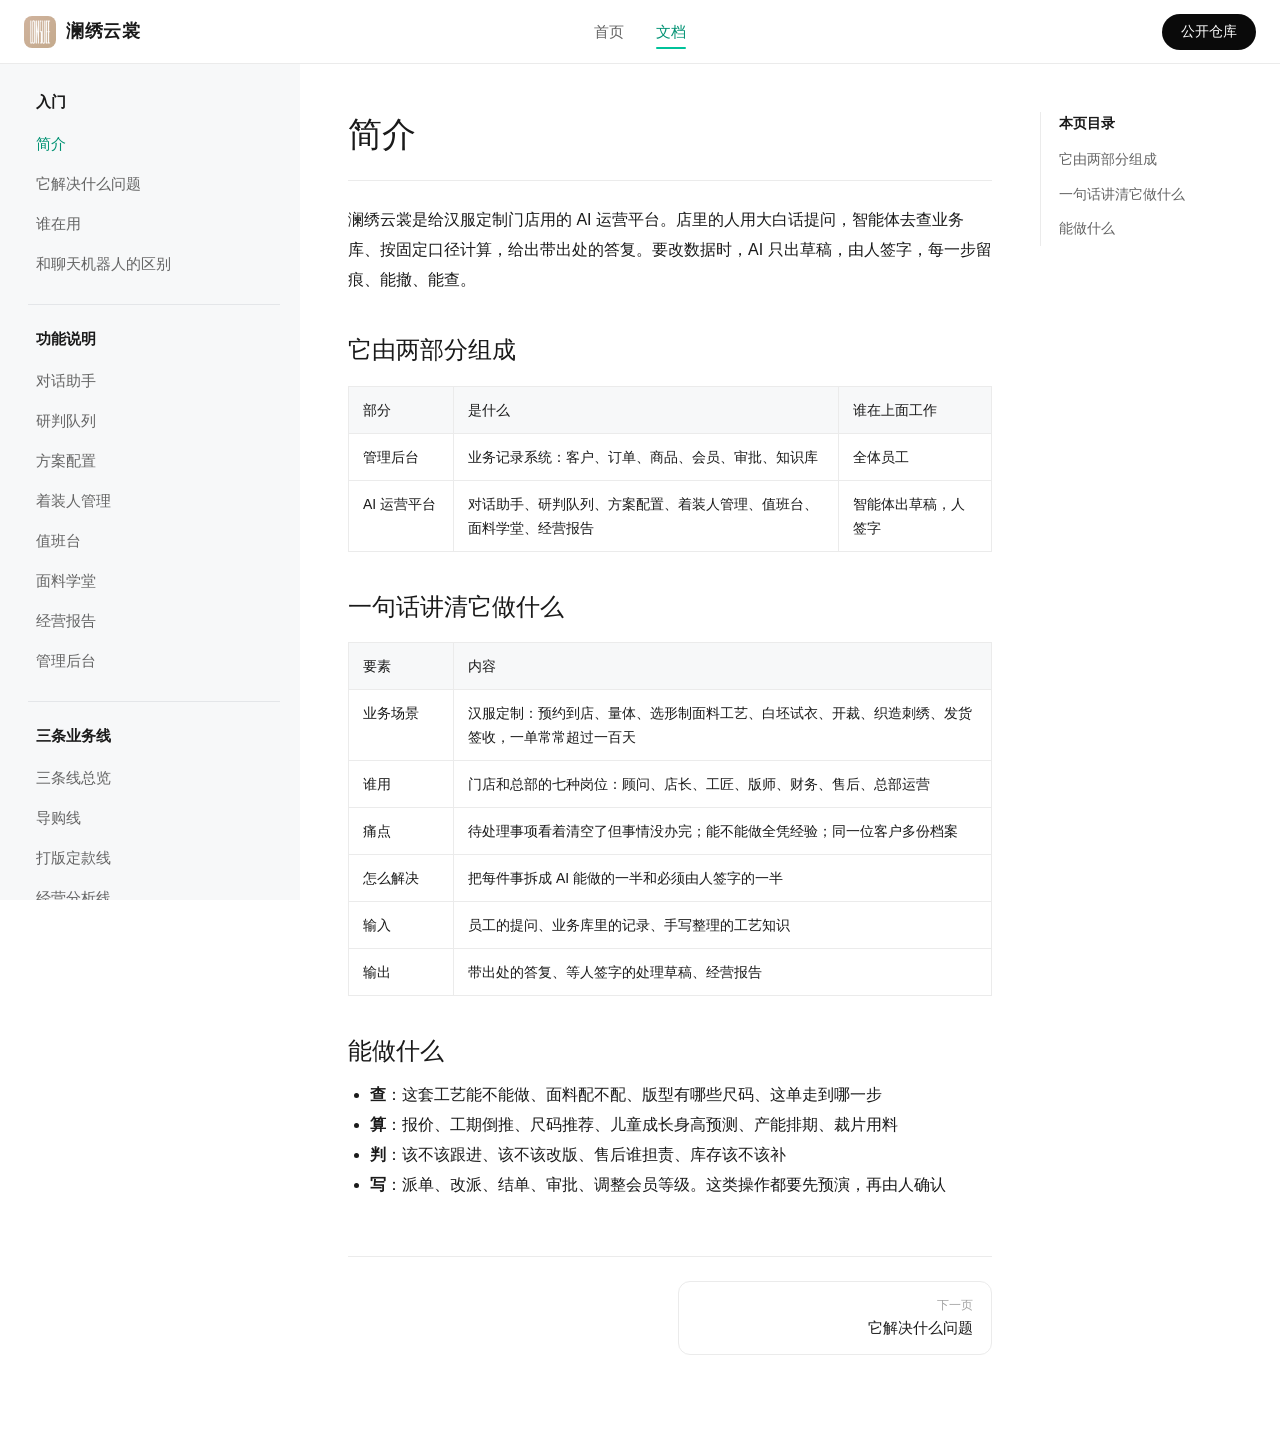
==== docs.html @ d5554d17 "循环图改到手机宽度的画布上画，手机上近乎原大显示 上一版改成 500 宽后手机上并没有缩进框里（手机断点里一条取消最大宽度的规则对所有图生效），而且真缩下来字只剩八九像素。 改成画布 330 宽，手机" ====
<!doctype html>
<html lang="zh-CN" class="nojs">
<head>
<meta charset="utf-8">
<meta name="viewport" content="width=device-width, initial-scale=1">
<title>文档 · 澜绣云裳</title>
<meta name="description" content="澜绣云裳功能文档：每个功能的场景、使用岗位、痛点、解决方式、输入与输出。">
<link rel="icon" type="image/png" href="assets/favicon.png">
<link rel="apple-touch-icon" href="assets/logo-180.png">
<link rel="stylesheet" href="style.css">
<script>document.documentElement.classList.remove('nojs')</script>
</head>
<body>
<!-- 本页由 build_docs.py 从《澜绣云裳agent-产品介绍.md》生成，改内容请改那份 md -->
<header class="head">
  <div class="wrap" style="max-width:1280px">
    <a class="logo" href="index.html"><img class="logo-img" src="assets/logo-180.png" alt="澜绣云裳 LONSUEE 标志" width="32" height="32">澜绣云裳</a>
    <nav class="nav"><a href="index.html">首页</a><a class="on" href="docs.html">文档</a></nav>
    <a class="btn btn-dark btn-sm head-cta" href="https://github.com/843773296-rgb/lanxiu-yunshang-agent" rel="noopener">公开仓库</a>
    <button class="btn btn-line btn-sm menu-btn" id="menu">目录</button>
  </div>
</header>
<div class="docs">
<aside class="side" id="side">
<div class="grp">入门</div>
<a href="#intro" data-id="intro">简介</a>
<a href="#problems" data-id="problems">它解决什么问题</a>
<a href="#roles" data-id="roles">谁在用</a>
<a href="#diff" data-id="diff">和聊天机器人的区别</a>
<div class="grp">功能说明</div>
<a href="#chat" data-id="chat">对话助手</a>
<a href="#queue" data-id="queue">研判队列</a>
<a href="#scheme" data-id="scheme">方案配置</a>
<a href="#wearers" data-id="wearers">着装人管理</a>
<a href="#duty" data-id="duty">值班台</a>
<a href="#fabric" data-id="fabric">面料学堂</a>
<a href="#report" data-id="report">经营报告</a>
<a href="#admin" data-id="admin">管理后台</a>
<div class="grp">三条业务线</div>
<a href="#lines" data-id="lines">三条线总览</a>
<a href="#sales" data-id="sales">导购线</a>
<a href="#pattern" data-id="pattern">打版定款线</a>
<a href="#analysis" data-id="analysis">经营分析线</a>
<a href="#aiplat" data-id="aiplat">AI 管理平台</a>
<div class="grp">系统架构</div>
<a href="#arch" data-id="arch">一张图看全</a>
<a href="#three" data-id="three">工具、技能、守卫各管什么</a>
<a href="#services" data-id="services">八个业务服务</a>
<a href="#skills" data-id="skills">十三个技能</a>
<a href="#guards" data-id="guards">六个守卫</a>
<a href="#gates" data-id="gates">四层闸</a>
<a href="#loop" data-id="loop">智能体的工作循环</a>
<div class="grp">迭代之路</div>
<a href="#why3" data-id="why3">为什么做三代</a>
<a href="#v1" data-id="v1">第一代：直接调用模型</a>
<a href="#v2" data-id="v2">第二代：固定流程</a>
<a href="#v3" data-id="v3">第三代：智能体</a>
<a href="#compare" data-id="compare">横向对比与怎么选</a>
<div class="grp">安全与边界</div>
<a href="#sign" data-id="sign">哪些事必须人签字</a>
<a href="#not" data-id="not">明确不做的事</a>
<a href="#privacy" data-id="privacy">客户信息保护</a>
<div class="grp">验证与现状</div>
<a href="#verify" data-id="verify">怎么保证它是对的</a>
<a href="#status" data-id="status">数据与现状说明</a>
<div class="grp">常见问题</div>
<a href="#faq" data-id="faq">常见问题</a>
</aside>
<main class="doc-main">
<article class="doc" id="intro">
<div class="crumb">入门</div>
<h1>简介</h1>
<p class="intro">澜绣云裳是给汉服定制门店用的 AI 运营平台。店里的人用大白话提问，智能体去查业务库、按固定口径计算，给出带出处的答复。要改数据时，AI 只出草稿，由人签字，每一步留痕、能撤、能查。</p>
<h2>它由两部分组成</h2>
<table><tr><th>部分</th><th>是什么</th><th>谁在上面工作</th></tr><tr><td>管理后台</td><td>业务记录系统：客户、订单、商品、会员、审批、知识库</td><td>全体员工</td></tr><tr><td>AI 运营平台</td><td>对话助手、研判队列、方案配置、着装人管理、值班台、面料学堂、经营报告</td><td>智能体出草稿，人签字</td></tr></table>
<h2>一句话讲清它做什么</h2>
<table><tr><th>要素</th><th>内容</th></tr><tr><td>业务场景</td><td>汉服定制：预约到店、量体、选形制面料工艺、白坯试衣、开裁、织造刺绣、发货签收，一单常常超过一百天</td></tr><tr><td>谁用</td><td>门店和总部的七种岗位：顾问、店长、工匠、版师、财务、售后、总部运营</td></tr><tr><td>痛点</td><td>待处理事项看着清空了但事情没办完；能不能做全凭经验；同一位客户多份档案</td></tr><tr><td>怎么解决</td><td>把每件事拆成 AI 能做的一半和必须由人签字的一半</td></tr><tr><td>输入</td><td>员工的提问、业务库里的记录、手写整理的工艺知识</td></tr><tr><td>输出</td><td>带出处的答复、等人签字的处理草稿、经营报告</td></tr></table>
<h2>能做什么</h2>
<ul><li><b>查</b>：这套工艺能不能做、面料配不配、版型有哪些尺码、这单走到哪一步</li><li><b>算</b>：报价、工期倒推、尺码推荐、儿童成长身高预测、产能排期、裁片用料</li><li><b>判</b>：该不该跟进、该不该改版、售后谁担责、库存该不该补</li><li><b>写</b>：派单、改派、结单、审批、调整会员等级。这类操作都要先预演，再由人确认</li></ul>

<div class="pager"><a class="hide"></a><a class="next" href="#problems"><small>下一页</small>它解决什么问题</a></div>
</article>
<article class="doc" id="problems">
<div class="crumb">入门</div>
<h1>它解决什么问题</h1>
<p class="intro">汉服定制不是买成衣。一件定制单从预约到签收要经过八个环节，任何一环出岔子，都要有人发现、定因、处理。</p>
<table><tr><th>现在怎么做</th><th>断在哪</th><th>代价</th></tr><tr><td>退款失败、重复建档、差评都进同一个待处理列表</td><td>列表只有「处理了」和「没处理」。AI 判过、人确认过、事情办完了，都叫「已销账」</td><td>看着清空了，钱其实没退成</td></tr><tr><td>顾问凭经验回答能不能做、多久拿到、多少钱</td><td>面料和工艺配不配、哪道工序卡工期，这些知识在老师傅脑子里</td><td>答应了做不出来，或者婚礼前交不了货</td></tr><tr><td>同一位客户在三家店各建一份档案</td><td>没有地方认人，也没有地方安全地合并</td><td>会员等级、积分、客户人数都算错</td></tr></table>
<h2>解决思路</h2>
<p>把每件事拆成两半：</p>
<ol><li><b>AI 能做的一半</b>：查库、按口径计算、整理证据、写出处理草稿。</li><li><b>必须由人签字的一半</b>：采纳还是改判、要不要升级、事情是否真的办完。</li></ol>
<p>两半之间的每一步都有记录，可以撤回，可以追查。</p>

<div class="pager"><a href="#intro"><small>上一页</small>简介</a><a class="next" href="#roles"><small>下一页</small>谁在用</a></div>
</article>
<article class="doc" id="roles">
<div class="crumb">入门</div>
<h1>谁在用</h1>
<p class="intro">系统按 3 家门店加总部、七种岗位来设计。每种岗位能用的功能和要遵守的规矩不同，助手按岗位配置。</p>
<table><tr><th>岗位</th><th>典型的问题</th></tr><tr><td>顾问</td><td>这位客户该跟进吗？这套配置能做吗，多少钱，多久？</td></tr><tr><td>店长</td><td>这个月店里怎么样？这单该派给谁？</td></tr><tr><td>工匠</td><td>我手上有哪些活？哪件要拖了？</td></tr><tr><td>版师</td><td>这个版型的裁片用料多少？这位客户要不要改版？</td></tr><tr><td>财务</td><td>这笔退款卡在哪？这单为什么对不上？</td></tr><tr><td>售后</td><td>这次返修该谁担责？这条差评怎么确认？</td></tr><tr><td>总部运营</td><td>哪些客户在流失？活动效果如何？</td></tr></table>

<div class="pager"><a href="#problems"><small>上一页</small>它解决什么问题</a><a class="next" href="#diff"><small>下一页</small>和聊天机器人的区别</a></div>
</article>
<article class="doc" id="diff">
<div class="crumb">入门</div>
<h1>和聊天机器人的区别</h1>
<table><tr><th></th><th>聊天机器人</th><th>澜绣云裳</th></tr><tr><td>数字从哪来</td><td>模型自己的记忆</td><td>必须从业务库里查，查不到就说查不到</td></tr><tr><td>规矩谁定</td><td>模型当场组织</td><td>业务口径提前定好并只写一处，AI 只负责取数</td></tr><tr><td>能不能改数据</td><td>不能，或者不受约束</td><td>能，但只限登记过的操作，先预演，再由人签字</td></tr></table>
<h2>为什么口径只写一处</h2>
<p>以「哪种情况算客户流失」为例。如果这条标准分别写在三个功能里，时间一长就会出现三个版本，而且每个版本单独看都说得通。系统把这类标准集中放在一处，所有功能都从这里取，改一次全部生效。</p>

<div class="pager"><a href="#roles"><small>上一页</small>谁在用</a><a class="next" href="#chat"><small>下一页</small>对话助手</a></div>
</article>
<article class="doc" id="chat">
<div class="crumb">功能说明</div>
<h1>对话助手</h1>
<p class="intro">按岗位配置的问答助手。顾问、店长、财务登录后看到的是各自岗位的助手，能查的内容和要遵守的规矩不同。</p>
<table><tr><th>要素</th><th>内容</th></tr><tr><td>场景</td><td>日常问事：查订单进度、算报价、判断某位客户该不该跟进</td></tr><tr><td>谁用</td><td>全部岗位</td></tr><tr><td>痛点</td><td>数字靠记忆，同一条规矩每个人说法不一样</td></tr><tr><td>怎么解决</td><td>每个岗位配不同的工具和规矩。数字必须从库里查，答复带出处，查不到就明说</td></tr><tr><td>输入</td><td>一句大白话提问</td></tr><tr><td>输出</td><td>带出处的答复</td></tr></table>
<h2>你会感觉到什么</h2>
<ul><li>答复里的数字都能看到来源，可以回到原始记录核对。</li><li>规矩要求助手查不到就明说，超出本岗位权限的事也要明说。每晚评测专门检查这两条。</li></ul>
<h2>需要知道的代价</h2>
<p>助手每次回答都要真实查询和计算，比普通聊天慢。各功能的响应时间没有单独测过；工单研判那次实测，智能体做法约 28 秒一条。</p>

<div class="pager"><a href="#diff"><small>上一页</small>和聊天机器人的区别</a><a class="next" href="#queue"><small>下一页</small>研判队列</a></div>
</article>
<article class="doc" id="queue">
<div class="crumb">功能说明</div>
<h1>研判队列</h1>
<p class="intro">系统每天扫出需要人处理的事项，智能体先查数据、写出处理草稿，再由人决定。</p>
<table><tr><th>要素</th><th>内容</th></tr><tr><td>场景</td><td>处理退款失败、疑似重复客户、售后判责、差评</td></tr><tr><td>谁用</td><td>店长、售后、财务、总部运营</td></tr><tr><td>痛点</td><td>「AI 判了」「人认了」「事情办完了」混成一个「已销账」，看着清空了，钱没退成</td></tr><tr><td>怎么解决</td><td>AI 给出根因、建议和证据。人选择采纳、改判或升级。凭系统单号回执才能办结</td></tr><tr><td>输入</td><td>系统扫出的待处理事项</td></tr><tr><td>输出</td><td>可追溯的处理结论和办结回执</td></tr></table>
<h2>一件事怎么走完</h2>
<figure class="diagram"><svg viewBox="0 0 724 112" width="724" style="min-width:660px" role="img" aria-label="研判队列一件事怎么走完：扫出事项，AI 研判，人复核，凭回执办结" font-family="'PingFang SC',-apple-system,'Microsoft YaHei',sans-serif"><defs><marker id="a" viewBox="0 0 10 10" refX="9" refY="5" markerWidth="7" markerHeight="7" orient="auto-start-reverse"><path d="M0,0 L10,5 L0,10 z" fill="#8a9099"/></marker><marker id="r" viewBox="0 0 10 10" refX="9" refY="5" markerWidth="7" markerHeight="7" orient="auto-start-reverse"><path d="M0,0 L10,5 L0,10 z" fill="#e5484d"/></marker></defs><rect x="2" y="12" width="150" height="64" rx="10" fill="#f7f8f9" stroke="#e0e3e7" stroke-width="1.5"/><text x="77.0" y="44.0" text-anchor="middle" dominant-baseline="central" font-size="14" font-weight="400" fill="#1a1a1a">扫出事项</text><text x="77" y="96" text-anchor="middle" dominant-baseline="central" font-size="12.5" fill="#646464">系统每天扫</text><rect x="192" y="12" width="150" height="64" rx="10" fill="#f2fcfa" stroke="#00c29a" stroke-width="1.5"/><text x="267.0" y="33.5" text-anchor="middle" dominant-baseline="central" font-size="14" font-weight="500" fill="#00614d">AI 研判</text><text x="267.0" y="54.5" text-anchor="middle" dominant-baseline="central" font-size="12.5" font-weight="400" fill="#00614d">根因、建议、证据</text><text x="267" y="96" text-anchor="middle" dominant-baseline="central" font-size="12.5" fill="#646464">AI 出草稿</text><path d="M152,44 L192,44" fill="none" stroke="#8a9099" stroke-width="1.5" marker-end="url(#a)"/><rect x="382" y="12" width="150" height="64" rx="10" fill="#fff8e1" stroke="#d9a400" stroke-width="1.5"/><text x="457.0" y="33.5" text-anchor="middle" dominant-baseline="central" font-size="14" font-weight="500" fill="#7a5200">人复核</text><text x="457.0" y="54.5" text-anchor="middle" dominant-baseline="central" font-size="12.5" font-weight="400" fill="#7a5200">采纳、改判、升级</text><text x="457" y="96" text-anchor="middle" dominant-baseline="central" font-size="12.5" fill="#646464">人签字</text><path d="M342,44 L382,44" fill="none" stroke="#8a9099" stroke-width="1.5" marker-end="url(#a)"/><rect x="572" y="12" width="150" height="64" rx="10" fill="#eaf7ef" stroke="#2f9e5b" stroke-width="1.5"/><text x="647.0" y="33.5" text-anchor="middle" dominant-baseline="central" font-size="14" font-weight="500" fill="#1d6b3c">办结</text><text x="647.0" y="54.5" text-anchor="middle" dominant-baseline="central" font-size="12.5" font-weight="400" fill="#1d6b3c">凭系统单号回执</text><text x="647" y="96" text-anchor="middle" dominant-baseline="central" font-size="12.5" fill="#646464">系统核对回执</text><path d="M532,44 L572,44" fill="none" stroke="#8a9099" stroke-width="1.5" marker-end="url(#a)"/></svg></figure>
<ol><li><b>扫出事项</b>：系统发现一笔退款失败。</li><li><b>AI 研判</b>：智能体查相关记录，给出根因、建议动作和证据。</li><li><b>人复核</b>：负责人采纳、改判，或者升级给上一级。</li><li><b>办结</b>：填入系统单号，系统核对这笔钱确实已退，才算办完。</li></ol>
<h2>几条关键设计</h2>
<ul><li><b>动钱两人经手</b>：退款由店长复核、财务办结。客户合并由店长认人、总部运营执行。</li><li><b>办结要回执</b>：没有回执的事项进不了「已办结」。</li><li><b>一笔流水只能登记一次</b>：登记已退时必须填渠道流水号，同一个流水号只能对应一笔退款。</li><li><b>合并可撤回</b>：重复档案只标记并入谁，数据不搬动，订单和积分只做关联。</li><li><b>可以重开</b>：复核人或总部运营可以重开一件事。已办结的改为开更正工单。</li></ul>
<div class="note">差评的 AI 辅助目前默认关闭，页面上有明确提示。</div>

<div class="pager"><a href="#chat"><small>上一页</small>对话助手</a><a class="next" href="#scheme"><small>下一页</small>方案配置</a></div>
</article>
<article class="doc" id="scheme">
<div class="crumb">功能说明</div>
<h1>方案配置</h1>
<p class="intro">顾问在店里接待客户时，选好形制、面料、工艺，系统当场给出结论。</p>
<table><tr><th>要素</th><th>内容</th></tr><tr><td>场景</td><td>客户问：这套能不能做，多少钱，什么时候能拿到</td></tr><tr><td>谁用</td><td>顾问</td></tr><tr><td>痛点</td><td>面料和工艺的相容关系、工期卡点靠经验。答应了才发现做不出或赶不上婚期</td></tr><tr><td>怎么解决</td><td>按工艺相容规则和产能排期，当场计算</td></tr><tr><td>输入</td><td>客户的选择和期望交付日期</td></tr><tr><td>输出</td><td>可行性、报价、工期、最晚下单日</td></tr></table>
<h2>你会感觉到什么</h2>
<ul><li>选了不相容的面料和工艺，系统会直接说明不能做以及原因。</li><li>输入婚期或活动日期，系统倒推出最晚哪天必须下单。</li><li>报价和工期来自同一套规则，不同顾问给出的结论一致。</li></ul>

<div class="pager"><a href="#queue"><small>上一页</small>研判队列</a><a class="next" href="#wearers"><small>下一页</small>着装人管理</a></div>
</article>
<article class="doc" id="wearers">
<div class="crumb">功能说明</div>
<h1>着装人管理</h1>
<p class="intro">定制服装的尺码应该跟着穿的人走，而不是跟着付款的人走。</p>
<table><tr><th>要素</th><th>内容</th></tr><tr><td>场景</td><td>妈妈给女儿定制：付款人、收货人、量体对象是三个人</td></tr><tr><td>谁用</td><td>顾问</td></tr><tr><td>痛点</td><td>尺码记在付款人名下，孩子长高了没人知道该重新量</td></tr><tr><td>怎么解决</td><td>按穿的人管理尺码和复量提醒，儿童带成长身高预测</td></tr><tr><td>输入</td><td>量体记录</td></tr><tr><td>输出</td><td>尺码推荐、复量提醒</td></tr></table>
<h2>你会感觉到什么</h2>
<ul><li>付款人名下可以有多位着装人，各自有独立的尺码档案。</li><li>孩子的档案会给出成长身高预测，到了该复量的时候提醒顾问。</li></ul>

<div class="pager"><a href="#scheme"><small>上一页</small>方案配置</a><a class="next" href="#duty"><small>下一页</small>值班台</a></div>
</article>
<article class="doc" id="duty">
<div class="crumb">功能说明</div>
<h1>值班台</h1>
<table><tr><th>要素</th><th>内容</th></tr><tr><td>场景</td><td>当班时想知道今天的工作量和紧急程度</td></tr><tr><td>谁用</td><td>当班的人</td></tr><tr><td>痛点</td><td>不知道今天还剩多少件，哪件已经超时</td></tr><tr><td>怎么解决</td><td>一屏汇总待办情况</td></tr><tr><td>输入</td><td>待处理的事项</td></tr><tr><td>输出</td><td>剩余件数、超时件数、等得最久的一件等了多久</td></tr></table>

<div class="pager"><a href="#wearers"><small>上一页</small>着装人管理</a><a class="next" href="#fabric"><small>下一页</small>面料学堂</a></div>
</article>
<article class="doc" id="fabric">
<div class="crumb">功能说明</div>
<h1>面料学堂</h1>
<table><tr><th>要素</th><th>内容</th></tr><tr><td>场景</td><td>新顾问学习面料与工艺，老顾问接待时快速查证</td></tr><tr><td>谁用</td><td>顾问</td></tr><tr><td>痛点</td><td>面料和工艺知识多，新人记不住</td></tr><tr><td>怎么解决</td><td>知识按面料和工艺分类整理，可以查，也可以学</td></tr><tr><td>输入</td><td>手写整理的工艺知识</td></tr><tr><td>输出</td><td>可查询的学习页面</td></tr></table>

<div class="pager"><a href="#duty"><small>上一页</small>值班台</a><a class="next" href="#report"><small>下一页</small>经营报告</a></div>
</article>
<article class="doc" id="report">
<div class="crumb">功能说明</div>
<h1>经营报告</h1>
<table><tr><th>要素</th><th>内容</th></tr><tr><td>场景</td><td>每周回顾门店经营情况</td></tr><tr><td>谁用</td><td>店长、总部</td></tr><tr><td>痛点</td><td>周报靠人从各处拼表格</td></tr><tr><td>怎么解决</td><td>从业务库自动生成。店长看本店，总部看全部</td></tr><tr><td>输入</td><td>业务库里的记录</td></tr><tr><td>输出</td><td>周报和经营数据</td></tr></table>

<div class="pager"><a href="#fabric"><small>上一页</small>面料学堂</a><a class="next" href="#admin"><small>下一页</small>管理后台</a></div>
</article>
<article class="doc" id="admin">
<div class="crumb">功能说明</div>
<h1>管理后台</h1>
<p class="intro">所有业务记录的家。AI 运营平台查到的每一个数字都来自这里。</p>
<table><tr><th>要素</th><th>内容</th></tr><tr><td>场景</td><td>管理客户、订单、商品、会员、审批、知识库</td></tr><tr><td>谁用</td><td>全体员工</td></tr><tr><td>痛点</td><td>三家店各自建档；导出的名单带完整手机号</td></tr><tr><td>怎么解决</td><td>统一档案，按岗位授权。页面上手机号只显示后四位，导出操作有记录</td></tr><tr><td>输入</td><td>日常业务操作</td></tr><tr><td>输出</td><td>业务记录和审批结果</td></tr></table>

<div class="pager"><a href="#report"><small>上一页</small>经营报告</a><a class="next" href="#lines"><small>下一页</small>三条线总览</a></div>
</article>
<article class="doc" id="lines">
<div class="crumb">三条业务线</div>
<h1>三条线总览</h1>
<p class="intro">系统服务的不是一条流程，而是三条节奏不同的业务线。</p>
<table><tr><th>业务线</th><th>跟着什么走</th><th>谁在用</th><th>什么时候动</th></tr><tr><td>导购线</td><td>跟着客户走</td><td>顾问、店长、工匠</td><td>客户有动作、订单往前走的时候</td></tr><tr><td>打版定款线</td><td>跟着版型走</td><td>版师</td><td>上新款、进新面料、顾问问到却没有依据的时候</td></tr><tr><td>经营分析线</td><td>跟着周期走</td><td>店长、总部运营</td><td>每周、每月、库存告警时</td></tr></table>
<h2>两条线怎么咬在一起</h2>
<p>导购线每一次报价、每一次推荐尺码，用的都是打版定款线的产出。</p>
<table><tr><th>打版定款线产出</th><th>方向</th><th>导购线用在哪</th></tr><tr><td>面料工艺相容关系</td><td>供给 →</td><td>咨询：能不能做</td></tr><tr><td>各尺码的成衣尺寸</td><td>供给 →</td><td>咨询：穿哪个码</td></tr><tr><td>每片裁片的用料占比</td><td>供给 →</td><td>报价：多少钱</td></tr><tr><td>物料与工期参数</td><td>供给 →</td><td>报价：多久</td></tr><tr><td>待核实队列</td><td>← 回流</td><td>顾问问到了却没有依据</td></tr></table>
<p>这张表要说的是一件事：打版定款线的数据没核好，导购线不会报错，它会报出一个看起来很正常的价格。所以版师的核定工作不是后台杂务，它直接决定前台报价准不准。</p>
<h2>读和写怎么分布</h2>
<ul><li>导购线的前三步基本只查不改；下单那一步是先预演；生产交付那一步写操作最密集。</li><li>打版定款线是带理由的单点修改，而且理由必须由版师本人给出。</li><li>经营分析线只查不改。</li></ul>

<div class="pager"><a href="#admin"><small>上一页</small>管理后台</a><a class="next" href="#sales"><small>下一页</small>导购线</a></div>
</article>
<article class="doc" id="sales">
<div class="crumb">三条业务线</div>
<h1>导购线</h1>
<p class="intro">沿着客户自己的时间线分六段：还没进门、在店里问、下单、等做好、出问题、之后还来不来。</p>
<h2>获客与转化</h2>
<table><tr><th>要素</th><th>内容</th></tr><tr><td>场景</td><td>月底复盘、活动结束后、每天打开看板时</td></tr><tr><td>谁用</td><td>总部运营、店长</td></tr><tr><td>要回答的问题</td><td>这个月约进来多少人、掉在哪一环、哪个渠道带来的、活动花的钱值不值</td></tr><tr><td>智能体做什么</td><td>算预约到店漏斗（约了、确认了、到店、量体、下单，每一环掉多少人）；对比各渠道；算活动的投入产出；列出下了单没付钱、约了没来的名单并排好跟进顺序</td></tr><tr><td>明确不做</td><td>不替业务划线（压几天算流失由业务定）；不自动联系客户</td></tr></table>
<h2>定制咨询与报价</h2>
<table><tr><th>要素</th><th>内容</th></tr><tr><td>场景</td><td>客人在店里或微信上问「这个能不能做、多少钱」的那几分钟</td></tr><tr><td>谁用</td><td>顾问</td></tr><tr><td>痛点</td><td>顾问要翻几本册子、等版师回话，口头报的价常常漏算损耗</td></tr><tr><td>智能体做什么</td><td>见下面的例子</td></tr></table>
<p>例子：一位妈妈带着 9 岁的女儿进店，说明年六月毕业典礼要穿，想做一套唐制齐胸襦裙，香云纱面料，问能不能加妆花工艺。</p>
<table><tr><th>顾问问什么</th><th>智能体做什么</th></tr><tr><td>妆花能用在香云纱上吗？</td><td>查面料工艺相容关系，给出「可以、不可以、需要打样评估」三种结论之一和依据。不可以时给替代工艺</td></tr><tr><td>孩子明年六月多高，现在做会不会小？</td><td>推算到目标日期的身高区间，给出该留多少成长量、多久复量一次。只给区间，不给单一数字</td></tr><tr><td>量完了，该穿哪个码？</td><td>拿量体数据比对成衣尺码表（两者之间差一个放松量，不能直接相减），给出推荐尺码</td></tr><tr><td>这套多少钱、多久？</td><td>先把可行性、尺码、用料、工期四样全部查完，再按固定的八段格式出报价单</td></tr></table>
<p>「需要打样评估」是一个真实的结论，表示这个组合要打样才能定。系统不会把它当成空白去猜一个答案。</p>
<h2>订单管理</h2>
<table><tr><th>要素</th><th>内容</th></tr><tr><td>场景</td><td>顾问点「下单」之前，以及之后每一次问「这单到哪了」</td></tr><tr><td>谁用</td><td>顾问、店长</td></tr><tr><td>痛点</td><td>缺量体、量体过期、未成年人没有监护人同意的订单一旦放出去，返工成本很高</td></tr><tr><td>智能体做什么</td><td>下单前校验；查订单全貌；确认下单时自动生成《定制订单确认书》</td></tr></table>
<ul><li><b>下单前校验分三档</b>：可以、不可以（说清缺什么）、判断不了（数据不全）。「判断不了」单独成一档，因为数据不全要去补数据，条件不满足要去改配置，这是两件事。</li><li><b>查订单</b>：状态、金额核对、时间线、每一件的定制内容。定制内容按部件逐项列出（主身、袖、裙、内衬各用什么面料和工艺），出了色差纠纷时查得到当时选的是什么。</li><li><b>订单确认书</b>：写明商品与价款、交付日、取消怎么退、质量问题怎么处理。确认书和下单在同一步完成，写不成则整单不成立。</li><li><b>看单范围按岗位分</b>：总部看全部门店，店长看本店，顾问看自己名下客户的单和自己经手的单，两种分开标注。</li><li><b>图片标明来源</b>：商品图目前是 AI 生成的效果图或按属性画的示意图，页面上会标明，并说明都不是实物照片。</li></ul>
<h2>排产、派工与交付</h2>
<table><tr><th>要素</th><th>内容</th></tr><tr><td>场景</td><td>下单之后到衣服交到客户手上之间的全部时间</td></tr><tr><td>谁用</td><td>店长排班派工，工匠看自己的活，顾问跟进交付</td></tr><tr><td>痛点</td><td>排班排出冲突；活悄悄拖期；客户问能不能加急时给不出真答案</td></tr><tr><td>智能体做什么</td><td>排班、派工、改派、结单、查产能和工单进度、提醒该催的单</td></tr></table>
<ul><li><b>排班</b>：先看这周谁哪天已有安排，排出整周的表，念给店长确认，确认后一次写入。</li><li><b>加急</b>：有些工种是一人一台织机，加人加钱都快不了。遇到这种情况系统直接说明做不到，不说「尽力安排」。</li><li><b>白坯试衣</b>：该试的要试过、客户签了字，才允许开裁。后台改状态也绕不过去。</li><li><b>生产和发货只认工厂回传</b>：门店和后台不能手动推进这两个状态。可以分批发货，每个包裹独立签收。</li><li><b>交付</b>：合身的当场拿走，不合身的那件留店转返修。</li><li><b>延期</b>：工厂延期后按新日期判断是否超期，但原承诺日和延期次数一直保留。</li></ul>
<p>目前没有对接真实的供应链系统，工厂回传由一个模拟工厂发出，其中故意混入了十多种常见的异常情况（重复、乱序、缺单号、别家来报等）来验证接收端。</p>
<h2>售后管理</h2>
<table><tr><th>要素</th><th>内容</th></tr><tr><td>场景</td><td>交付之后客户说起球了、开线了、尺寸不对</td></tr><tr><td>谁用</td><td>顾问接单，店长拍板</td></tr><tr><td>痛点</td><td>判责靠顾问的印象，没有统一依据</td></tr><tr><td>智能体做什么</td><td>先查现场记录（这件用的什么工艺面料、维修记录怎么写），再取公司定的判定表，给出责任方、处理方式和依据</td></tr><tr><td>明确不做</td><td>证据不足时说明证据不足，不硬判。判责只是建议，由店长确认</td></tr></table>
<p>判定表里有几行目前还是演示口径，等售后负责人逐条确认。客户描述的问题归不到任何一类、部位认不出、或者超过举证期时，系统会说判断不了并转人工。</p>
<h2>客户留存与会员</h2>
<table><tr><th>要素</th><th>内容</th></tr><tr><td>场景</td><td>每周安排跟进、月度运营复盘、客户要求升级会员时</td></tr><tr><td>谁用</td><td>顾问执行，总部运营审批</td></tr><tr><td>痛点</td><td>凭印象跟客户；会员升级一个人说了算</td></tr><tr><td>智能体做什么</td><td>判断客户处在生命周期的哪一档；同一档里排出先联系谁；说明谁正在流失以及凭什么这么说；上新时提醒该叫谁回来看</td></tr></table>
<ul><li><b>流失预警用规则，不用打分模型</b>。每条预警都指向一条事实（比如她三月还很活跃、六月已经很久没来），顾问可以反驳。打分模型只给一个概率，而我们没有真实数据能验证这个概率准不准。</li><li><b>预警和名单分开</b>。预警回答「她是不是在往下走」，要不要现在联系另外判断（有没有合适的由头）。预警高但没有由头时，该做的是等由头。</li><li><b>升级和积分调整分两步</b>：顾问申请，总部运营批准后才生效。</li><li><b>上新提醒</b>：先找电话里亲口说过想要的客户，再找从购买记录看得出偏好的老客户。每次上新只推少数几位，顾问确认后才算数。</li><li><b>不承诺挽回率</b>：排序不是预测。</li></ul>

<div class="pager"><a href="#lines"><small>上一页</small>三条线总览</a><a class="next" href="#pattern"><small>下一页</small>打版定款线</a></div>
</article>
<article class="doc" id="pattern">
<div class="crumb">三条业务线</div>
<h1>打版定款线</h1>
<p class="intro">这条线不跟任何一张订单走，客户看不见它，但导购线的每次报价都在用它的产出。</p>
<h2>定款</h2>
<table><tr><th>要素</th><th>内容</th></tr><tr><td>场景</td><td>上新季、进了一批新面料、某个形制想加变体时</td></tr><tr><td>谁用</td><td>版师出方案，总部运营拍板</td></tr><tr><td>怎么做</td><td>定这一季做哪些形制；每个形制出哪几个变体；哪些面料能配哪些工艺；商品和规格由版型与相容关系自动生成，不手工录入</td></tr></table>
<p>这一环主要靠人，智能体只提供查询。不是每个业务环节都需要智能体。</p>
<h2>打版与推档</h2>
<table><tr><th>要素</th><th>内容</th></tr><tr><td>场景</td><td>一个新版型立项之后，到它能被报价之前</td></tr><tr><td>谁用</td><td>版师</td></tr><tr><td>痛点</td><td>一套版型推出全部尺码后有上千个数，没人核得过来</td></tr><tr><td>智能体做什么</td><td>把要核的上千个尺码数压缩成十几条档差规律，版师只核这十几条；核对每个版型各裁片的用料占比加起来是否等于整件</td></tr><tr><td>明确不做</td><td>出数这件事只有版师能做。修改用料占比必须填理由，而且理由必须是版师给的，智能体不代写</td></tr></table>
<p><b>打版图</b>：每个版型都能按尺码现场画出打版图，每片裁片印着自己的计算公式，版师可以逐条核对。</p>
<ul><li>图是现画的，不保存成文件。版型改了，下次打开就是新图，不会出现照着旧图裁布的情况。</li><li>数据算不出合理结果时，图照数据画，并在图上标出橙色警告请版师核对，不会悄悄改成好看的数。</li><li>图上的纹样必须标明来源：已核定、推导、占位、无纹样四种之一。</li></ul>
<h2>回流</h2>
<p>这是从导购线流回打版定款线的唯一通道。</p>
<ol><li>顾问问到一个面料和工艺的组合，而这个组合还没有结论。</li><li>这次提问自动进入待核实队列，按被问到的次数排序。</li><li>版师先核被问得最多的那几条。</li><li>核完写进知识库，系统重新推导出结论。</li></ol>

<div class="pager"><a href="#sales"><small>上一页</small>导购线</a><a class="next" href="#analysis"><small>下一页</small>经营分析线</a></div>
</article>
<article class="doc" id="analysis">
<div class="crumb">三条业务线</div>
<h1>经营分析线</h1>
<p class="intro">跟着周期走：每周排期、每月复盘、库存告警时触发。全部只查不改。</p>
<table><tr><th>要素</th><th>内容</th></tr><tr><td>场景</td><td>周复盘、月复盘、库存巡检</td></tr><tr><td>谁用</td><td>店长、总部运营</td></tr><tr><td>痛点</td><td>周报靠人拼表；库存「看着有货其实发不出」发现不了</td></tr><tr><td>智能体做什么</td><td>月度复盘；库存预警；写日报、周报、月报；归纳一批商品的共同规律</td></tr></table>
<ul><li><b>月度复盘</b>：做完多少、几条逾期、逾期在谁身上、改派了几次以及理由。</li><li><b>库存预警分四档</b>：发不出、断货、快没了、卖不动。每条说明该找谁处理。</li><li><b>经营报告</b>：先取一份每个数字都带出处的数据包，再照着写。本期发生的和截至今天还压着的分开列。店长说「存」才存草稿，说「确认」才定稿。</li><li><b>报告模板可配置</b>：总部运营可以配章节、必选项、适用门店。改模板要先在试点门店试运行，再发布，发布后可以撤回。</li><li><b>取不到的数照实说</b>：分母为零时给一句说明，不给 0。</li></ul>

<div class="pager"><a href="#pattern"><small>上一页</small>打版定款线</a><a class="next" href="#aiplat"><small>下一页</small>AI 管理平台</a></div>
</article>
<article class="doc" id="aiplat">
<div class="crumb">三条业务线</div>
<h1>AI 管理平台</h1>
<p class="intro">给调控 AI 的人用，门店员工不接触。</p>
<h2>产出监督</h2>
<table><tr><th>要素</th><th>内容</th></tr><tr><td>要回答的问题</td><td>智能体写出的报告和建议是怎么写出来的、写得对不对，不满意能不能打回</td></tr><tr><td>谁用</td><td>负责调控 AI 的人</td></tr><tr><td>能看什么</td><td>每份报告、每条建议用了哪些数据、依据了哪几条规矩、用的哪个模型、对应哪一次调用、历次版本</td></tr><tr><td>能做什么</td><td>填理由打回。建议会带着理由自动重写一版，旧版连同理由保留。被打回的报告不允许确认，要重新生成</td></tr></table>
<h2>工作流配置与录音整理</h2>
<table><tr><th>要素</th><th>内容</th></tr><tr><td>场景</td><td>顾问打完电话或接待完客户，录音已转成文字，要把客户的需求整理成一条跟进记录</td></tr><tr><td>谁用</td><td>配流程的人（产品或流程运营），以及负责核对的人</td></tr><tr><td>痛点</td><td>配流程的人知道想做什么，但看不懂满屏的内部字段名，也判断不了配对了没有</td></tr><tr><td>怎么解决</td><td>用中文表单按执行顺序搭步骤；流程可以停下来等人核对，核对完从停下的地方继续</td></tr><tr><td>输入</td><td>一通通话记录和对应的客户</td></tr><tr><td>输出</td><td>核对通过：客户档案里一条正式跟进。退回：记下理由，什么都不写</td></tr></table>
<p>录音整理的流程：选择录音，取转写文字，由 AI 提取客户需求（只写客户亲口说的，每条带原话，拿不准的列为待确认），人工核对，通过才写入跟进。</p>
<ul><li>写入跟进之前必须有人批准，AI 自己在结果里写「已批准」不算。</li><li>核对超过时限没人处理，这次运行自动结束，什么都不写。</li></ul>
<p>已支持定时触发（每天、每周几、每月几号、每小时）、有界循环和列表迭代。并行与汇总目前是一条支路接一条支路跑，还不是真正的同时执行。</p>

<div class="pager"><a href="#analysis"><small>上一页</small>经营分析线</a><a class="next" href="#arch"><small>下一页</small>一张图看全</a></div>
</article>
<article class="doc" id="arch">
<div class="crumb">系统架构</div>
<h1>一张图看全</h1>
<figure class="diagram"><svg viewBox="0 0 720 436" width="720" style="min-width:600px" role="img" aria-label="总体结构：模型通过工具、规矩和闸工作，工具下面是口径模块，再下面是数据库" font-family="'PingFang SC',-apple-system,'Microsoft YaHei',sans-serif"><defs><marker id="a" viewBox="0 0 10 10" refX="9" refY="5" markerWidth="7" markerHeight="7" orient="auto-start-reverse"><path d="M0,0 L10,5 L0,10 z" fill="#8a9099"/></marker><marker id="r" viewBox="0 0 10 10" refX="9" refY="5" markerWidth="7" markerHeight="7" orient="auto-start-reverse"><path d="M0,0 L10,5 L0,10 z" fill="#e5484d"/></marker></defs><rect x="260" y="16" width="200" height="48" rx="24.0" fill="#f7f8f9" stroke="#e0e3e7" stroke-width="1.5"/><text x="360.0" y="40.0" text-anchor="middle" dominant-baseline="central" font-size="14" font-weight="400" fill="#1a1a1a">模型（会说话）</text><rect x="40" y="124" width="200" height="60" rx="10" fill="#ffffff" stroke="#d5d9de" stroke-width="1.5"/><text x="140.0" y="143.5" text-anchor="middle" dominant-baseline="central" font-size="14" font-weight="500" fill="#1a1a1a">规矩 127 条</text><text x="140.0" y="164.5" text-anchor="middle" dominant-baseline="central" font-size="12.5" font-weight="400" fill="#1a1a1a">按岗位配置</text><path d="M360,64 L360,94 L140,94 L140,124" fill="none" stroke="#8a9099" stroke-width="1.5" marker-end="url(#a)"/><rect x="260" y="124" width="200" height="60" rx="10" fill="#ffffff" stroke="#d5d9de" stroke-width="1.5"/><text x="360.0" y="143.5" text-anchor="middle" dominant-baseline="central" font-size="14" font-weight="500" fill="#1a1a1a">工具 110 个</text><text x="360.0" y="164.5" text-anchor="middle" dominant-baseline="central" font-size="12.5" font-weight="400" fill="#1a1a1a">分属 8 个业务服务</text><path d="M360,64 L360,94 L360,94 L360,124" fill="none" stroke="#8a9099" stroke-width="1.5" marker-end="url(#a)"/><rect x="480" y="124" width="200" height="60" rx="10" fill="#ffffff" stroke="#d5d9de" stroke-width="1.5"/><text x="580.0" y="143.5" text-anchor="middle" dominant-baseline="central" font-size="14" font-weight="500" fill="#1a1a1a">闸</text><text x="580.0" y="164.5" text-anchor="middle" dominant-baseline="central" font-size="12.5" font-weight="400" fill="#1a1a1a">读、写、答三层</text><path d="M360,64 L360,94 L580,94 L580,124" fill="none" stroke="#8a9099" stroke-width="1.5" marker-end="url(#a)"/><rect x="180" y="244" width="360" height="64" rx="10" fill="#f2fcfa" stroke="#00c29a" stroke-width="1.5"/><text x="360.0" y="265.5" text-anchor="middle" dominant-baseline="central" font-size="14" font-weight="500" fill="#00614d">口径模块 59 个</text><text x="360.0" y="286.5" text-anchor="middle" dominant-baseline="central" font-size="12.5" font-weight="400" fill="#00614d">业务规矩写在这里，不写在工具里</text><rect x="180" y="368" width="360" height="52" rx="10" fill="#f7f8f9" stroke="#e0e3e7" stroke-width="1.5"/><text x="360.0" y="394.0" text-anchor="middle" dominant-baseline="central" font-size="14" font-weight="400" fill="#1a1a1a">数据库 136 张表</text><path d="M360,184 L360,244" fill="none" stroke="#8a9099" stroke-width="1.5" marker-end="url(#a)"/><text x="372" y="214" text-anchor="start" dominant-baseline="central" font-size="13" fill="#646464">工具只负责取数</text><path d="M360,308 L360,368" fill="none" stroke="#8a9099" stroke-width="1.5" marker-end="url(#a)"/></svg></figure>
<p>模型本身只会「收一段话、答一段话」。让它变成能在门店里干活的助手，靠的是外面这一圈：能用哪些工具、要守哪些规矩、哪些动作会被拦住。</p>
<h2>为什么口径单独一层</h2>
<p>「可售天数怎么算」「哪种情况算流失」这类规矩如果写在工具里，同一个概念会在三个工具里长出三个版本，而且看起来都对。现在口径只有一处，工具只负责取数。</p>
<p>代价是：改口径要改代码，业务人员不能自己调。换来的是同一个概念不会出现多个版本。</p>
<h2>知识从哪来</h2>
<p>知识不是直接喂给模型的资料。流程是单向的：</p>
<figure class="diagram"><svg viewBox="0 0 764 154" width="764" style="min-width:680px" role="img" aria-label="知识单向链：人写规则，程序推导，存库，包成只读工具，智能体查询；不许反向回写" font-family="'PingFang SC',-apple-system,'Microsoft YaHei',sans-serif"><defs><marker id="a" viewBox="0 0 10 10" refX="9" refY="5" markerWidth="7" markerHeight="7" orient="auto-start-reverse"><path d="M0,0 L10,5 L0,10 z" fill="#8a9099"/></marker><marker id="r" viewBox="0 0 10 10" refX="9" refY="5" markerWidth="7" markerHeight="7" orient="auto-start-reverse"><path d="M0,0 L10,5 L0,10 z" fill="#e5484d"/></marker></defs><rect x="2" y="16" width="128" height="60" rx="10" fill="#f2fcfa" stroke="#00c29a" stroke-width="1.5"/><text x="66.0" y="46.0" text-anchor="middle" dominant-baseline="central" font-size="14" font-weight="400" fill="#00614d">人手写规则</text><rect x="160" y="16" width="128" height="60" rx="10" fill="#ffffff" stroke="#d5d9de" stroke-width="1.5"/><text x="224.0" y="35.5" text-anchor="middle" dominant-baseline="central" font-size="14" font-weight="500" fill="#1a1a1a">程序推导</text><text x="224.0" y="56.5" text-anchor="middle" dominant-baseline="central" font-size="12.5" font-weight="400" fill="#1a1a1a">出结论</text><path d="M130,46 L160,46" fill="none" stroke="#8a9099" stroke-width="1.5" marker-end="url(#a)"/><rect x="318" y="16" width="128" height="60" rx="10" fill="#ffffff" stroke="#d5d9de" stroke-width="1.5"/><text x="382.0" y="46.0" text-anchor="middle" dominant-baseline="central" font-size="14" font-weight="400" fill="#1a1a1a">存进数据库</text><path d="M288,46 L318,46" fill="none" stroke="#8a9099" stroke-width="1.5" marker-end="url(#a)"/><rect x="476" y="16" width="128" height="60" rx="10" fill="#ffffff" stroke="#d5d9de" stroke-width="1.5"/><text x="540.0" y="35.5" text-anchor="middle" dominant-baseline="central" font-size="14" font-weight="500" fill="#1a1a1a">包成</text><text x="540.0" y="56.5" text-anchor="middle" dominant-baseline="central" font-size="12.5" font-weight="400" fill="#1a1a1a">只读工具</text><path d="M446,46 L476,46" fill="none" stroke="#8a9099" stroke-width="1.5" marker-end="url(#a)"/><rect x="634" y="16" width="128" height="60" rx="10" fill="#ffffff" stroke="#d5d9de" stroke-width="1.5"/><text x="698.0" y="46.0" text-anchor="middle" dominant-baseline="central" font-size="14" font-weight="400" fill="#1a1a1a">智能体查询</text><path d="M604,46 L634,46" fill="none" stroke="#8a9099" stroke-width="1.5" marker-end="url(#a)"/><path d="M698,76 L698,118 L66,118 L66,80" fill="none" stroke="#e5484d" stroke-width="1.5" stroke-dasharray="6 5" marker-end="url(#r)"/><text x="382" y="136" text-anchor="middle" dominant-baseline="central" font-size="12.5" fill="#b3261e">✕ 反方向一步都不许走：数据库里的数不回写进规则</text></svg></figure>
<p>反方向一步都不许走。数据库里的数不会回写进手写的规则里，否则以后分不清哪个是依据、哪个是结果。</p>
<table><tr><th>库</th><th>回答什么</th><th>怎么来的</th></tr><tr><td>款式库</td><td>长什么样</td><td>由版型和相容关系自动生成</td></tr><tr><td>工艺库</td><td>能不能做</td><td>知识手写，相容关系推导</td></tr><tr><td>版型库</td><td>怎么裁</td><td>基础码手写，其余尺码推导</td></tr><tr><td>用料库</td><td>多少钱、多久备齐</td><td>参数手写，清单计算</td></tr></table>

<div class="pager"><a href="#aiplat"><small>上一页</small>AI 管理平台</a><a class="next" href="#three"><small>下一页</small>工具、技能、守卫各管什么</a></div>
</article>
<article class="doc" id="three">
<div class="crumb">系统架构</div>
<h1>工具、技能、守卫各管什么</h1>
<p class="intro">这三样常被混着说，职责完全不同。</p>
<table><tr><th></th><th>是什么</th><th>什么时候起作用</th><th>数量</th></tr><tr><td>工具（MCP）</td><td>模型能查什么、能改什么</td><td>模型自己决定要不要用</td><td>110 个，其中只读 77 个、可写 33 个</td></tr><tr><td>技能（Skill）</td><td>一套固定动作：先查哪几样、按哪几段输出</td><td>模型判断这件事属于某一类时自动触发</td><td>13 个</td></tr><tr><td>守卫（Hook）</td><td>每一轮都运行的检查，模型管不着也关不掉</td><td>每轮开头、每次用工具前后、工具出错时、交付答案前、对话被压缩前</td><td>6 个</td></tr></table>
<p>一句话区分：</p>
<ul><li><b>工具</b>回答「我能拿到什么」。</li><li><b>技能</b>回答「这类事该怎么做才不漏」。</li><li><b>守卫</b>回答「不管你怎么做，这几条必须成立」。</li></ul>
<h2>三样东西怎么配合</h2>
<p>以排班为例。守卫里有一条「不许连着写好几条」，所以排班技能必须把整周的安排一次写入，而不是连发十次。守卫定下边界，技能教会怎么在边界内把事办完。</p>

<div class="pager"><a href="#arch"><small>上一页</small>一张图看全</a><a class="next" href="#services"><small>下一页</small>八个业务服务</a></div>
</article>
<article class="doc" id="services">
<div class="crumb">系统架构</div>
<h1>八个业务服务</h1>
<p class="intro">工具按业务领域分成八个服务。看名字就知道它是哪个岗位的事、动的是哪类数据。</p>
<table><tr><th>服务</th><th>工具数</th><th>管什么</th><th>典型的事</th></tr><tr><td>知识与工艺</td><td>15</td><td>制度、工艺、面料、版型、用料、工期；版师核数</td><td>这个工艺能不能用在这个面料上；这个版型有哪些尺码；算工期、算用料</td></tr><tr><td>客户与会员</td><td>17</td><td>客户档案、着装人、量体、会员、商机、流失与挽回</td><td>查客户；录入量体；推荐尺码；预测孩子身高；谁在流失；申请和审批会员调整</td></tr><tr><td>商品与交易</td><td>15</td><td>商品、库存、方案、下单、订单</td><td>查库存；下单前校验；开单、确认下单；按日期查订单</td></tr><tr><td>生产与交付</td><td>16</td><td>产能、工单、工厂回传、延期、白坯试衣、开裁、签收</td><td>我手上有哪些活；哪些单该催工厂；登记试衣；开裁；交付签收</td></tr><tr><td>财务与退款</td><td>4</td><td>押金、支付流水、退款轨迹、退订扣费</td><td>这笔退款卡在哪；退订该扣多少</td></tr><tr><td>售后与服务</td><td>9</td><td>售后记录、差评、返修判责与进度</td><td>这次返修该谁担责；新建返修单；推进返修</td></tr><tr><td>任务与研判</td><td>19</td><td>派单、改派、完成、排班、写入前自检</td><td>排一周的班；派任务；月度复盘</td></tr><tr><td>经营分析与报告</td><td>15</td><td>统一口径的统计、报告的取数与保存</td><td>周营收；销售排行；转化率；活动投入产出；写经营报告</td></tr></table>
<p>八个服务合计 110 个工具。</p>
<h2>工具按岗位发放</h2>
<p>每个岗位有一份自己的工具名单。不在名单里的工具，这个岗位既看不到，也调不动。</p>
<p>给一个岗位多余的工具，代价不是浪费，而是它会去用。工匠不需要看到客户资产，顾问不需要看到工单调度。</p>
<h2>加一个工具的代价</h2>
<p>每次调用模型都要把这个岗位的全部工具说明带上。工具越多，每一次调用就越贵。我们实测过：研判用的工具加到 72 个之后，单条成本涨到之前的 1.6 到 2.9 倍，而调用次数一点没变。后来给研判单独配了一个只带 7 个只读工具的专用角色，成本降了回去。</p>

<div class="pager"><a href="#three"><small>上一页</small>工具、技能、守卫各管什么</a><a class="next" href="#skills"><small>下一页</small>十三个技能</a></div>
</article>
<article class="doc" id="skills">
<div class="crumb">系统架构</div>
<h1>十三个技能</h1>
<p class="intro">技能管的是「一句话说不清、又必须每次都照做」的事。它们的共同特点是漏一步就废：报价漏查工期就是空口报价，换货先发新件再等寄回就是两件都在外面。</p>
<p>写在提示词里只是一句「记得先查」，做成技能是一套必须走完的步骤。</p>
<table><tr><th>技能</th><th>什么时候触发</th><th>它强制做什么</th></tr><tr><td>定制报价单</td><td>提到报价、出个价、这套多少钱</td><td>先查完可行性、尺码、用料、工期四样，再按固定八段出单</td></tr><tr><td>童装成长方案</td><td>问孩子将来的尺寸：明年还能不能穿、要不要留放量</td><td>按固定六段出，必须给区间，不给单一数字</td></tr><tr><td>一周排班</td><td>要一次安排多天或多人</td><td>先看现有安排和冲突，排出整周的表，念给店长确认后才写入</td></tr><tr><td>工期救场</td><td>算出来赶不上、问能不能加急</td><td>先查有没有压不动的工序；否则按代价从小到大试四个办法，每试一个重算工期，把可行方案连同代价交给客户选</td></tr><tr><td>办换货</td><td>换尺码、换颜色、换款</td><td>定制品不能换；标品要先审批，批了才让寄回，原件入库才发新的，差价原路多退少补</td></tr><tr><td>出打版图</td><td>要一张能裁布或发给版师的图</td><td>尺码从库里现读，图是现画的，图上的警告原话带出</td></tr><tr><td>通话整理</td><td>给了一通通话，或说「整理一下这通电话」</td><td>读逐字稿，判断客户是真想要还是随口一提，每条诉求附客户原话，下一步指向店里真有的商品。不给成单概率</td></tr><tr><td>经营报告</td><td>出日报、周报、月报，或说「复盘一下上周」</td><td>先确定是哪一期，取一次数据包照着写；每个数带口径，取不到的照实列。说「存」才存，说「确认」才确认</td></tr><tr><td>差评与返修研判</td><td>拿着一条差评或一张返修单来问怎么处理、算谁的</td><td>先取服务记录和返修现场，按判定表逐行对，出事实、依据、建议、待确认四段。判责只是建议</td></tr><tr><td>客户召回</td><td>问这周该联系哪些客户、哪些老客户该回访</td><td>同时看有没有由头和是不是在流失，每个人写清为什么是他、为什么是现在、开口说什么。没由头的不硬塞进名单</td></tr><tr><td>库存巡检</td><td>巡一遍库存、哪些货要断了、哪些卖不动</td><td>按发不出、断货、快没了、卖不动四档过一遍，说清各找谁。全程只查不改</td></tr><tr><td>活动复盘</td><td>问某个活动值不值、哪个活动效果好</td><td>成本和成交各列三种口径，归因期外的订单单独拎出，说清哪些能下结论、哪些样本太小</td></tr><tr><td>指标诊断</td><td>问一个经营数字为什么变了</td><td>先复现两期的数并确认口径可比，再按门店、商品、环节拆。结论分已证实、可能、查不清三档</td></tr></table>
<h2>什么该做成技能，什么不该</h2>
<p>每一步都有唯一正确答案的事（算身高、推尺码、算工期）是计算，留在工具里。</p>
<p>需要「试一个办法，重算，还不行，换下一个」的事才是技能。这种循环没法提前写成一次调用。</p>

<div class="pager"><a href="#services"><small>上一页</small>八个业务服务</a><a class="next" href="#guards"><small>下一页</small>六个守卫</a></div>
</article>
<article class="doc" id="guards">
<div class="crumb">系统架构</div>
<h1>六个守卫</h1>
<p class="intro">守卫是这套系统里模型关不掉的那一层。它不属于任何一个业务服务，每一轮对话都运行。</p>
<table><tr><th>守卫</th><th>什么时候运行</th><th>做什么</th><th>为什么需要</th></tr><tr><td>开场注入</td><td>每次用户提问时</td><td>把业务上的今天和最近三条工作日记告诉模型</td><td>模型不知道今天几号，工期倒推会算错，而且错得很自然，没人看得出来</td></tr><tr><td>调用前记账</td><td>每次用工具之前</td><td>给写操作记一笔：哪个工具、什么参数</td><td>分得清「改正参数重试」和「又要做一件新的事」，这两种情况一个该放行、一个该拦</td></tr><tr><td>调用后回填</td><td>每次用工具之后</td><td>回填这次写操作成没成</td><td>不回填的话，一次校验失败就把这一轮的写入额度用光了，而改正错误再试是正当的</td></tr><tr><td>失败记录</td><td>工具调用出错时</td><td>把这次报错单独记一笔，不混进正常结果</td><td>用来分清是环境出了故障，还是模型答错了。曾有一次数据库被锁、工具全部失败，那一轮却被当成正常成绩记了下来</td></tr><tr><td>交付前体检</td><td>模型准备给出答案时</td><td>检查 29 项，没过就打回重答（只打回一次）</td><td>这是最后一道。话说得很像但站不住的那一句，靠它拦</td></tr><tr><td>压缩前立旗</td><td>对话太长、系统要压缩之前</td><td>记下按编号查过的单据，压缩后重新告诉模型</td><td>压缩后模型不会察觉自己丢了一个单号</td></tr></table>
<h2>交付前体检拦什么</h2>
<ul><li>给了数字，却一个工具都没用过（数字没有出处）。</li><li>把成本当成售价报出去。</li><li>整单工期只算了一条工序链，没算并行的。</li><li>没查规则就顺着对方的错误前提往下推。</li><li>该说「这个组合还没有结论」的地方，推断了一个答案。</li><li>没查现场记录就下判责结论。</li><li>承诺了挽回率。</li></ul>

<div class="pager"><a href="#skills"><small>上一页</small>十三个技能</a><a class="next" href="#gates"><small>下一页</small>四层闸</a></div>
</article>
<article class="doc" id="gates">
<div class="crumb">系统架构</div>
<h1>四层闸</h1>
<h2>读的闸</h2>
<table><tr><th>锁</th><th>挡什么</th></tr><tr><td>查询工具的数据库连接是只读的</td><td>任何写操作当场报错，而不是「碰巧没人写」</td></tr><tr><td>评测答案不许经工具读到</td><td>防止智能体看到考题答案</td></tr><tr><td>账户口令信息不许经工具读到</td><td>拿到就能离线破解，所以和评测答案同等对待</td></tr></table>
<h2>写的闸</h2>
<figure class="diagram"><svg viewBox="0 0 720 580" width="720" style="min-width:640px" role="img" aria-label="写入的四步闸：是否可写工具、预演是否允许、是否踩中行为闸，都通过才写入并记日志" font-family="'PingFang SC',-apple-system,'Microsoft YaHei',sans-serif"><defs><marker id="a" viewBox="0 0 10 10" refX="9" refY="5" markerWidth="7" markerHeight="7" orient="auto-start-reverse"><path d="M0,0 L10,5 L0,10 z" fill="#8a9099"/></marker><marker id="r" viewBox="0 0 10 10" refX="9" refY="5" markerWidth="7" markerHeight="7" orient="auto-start-reverse"><path d="M0,0 L10,5 L0,10 z" fill="#e5484d"/></marker></defs><rect x="130" y="16" width="180" height="44" rx="22.0" fill="#f7f8f9" stroke="#e0e3e7" stroke-width="1.5"/><text x="220.0" y="38.0" text-anchor="middle" dominant-baseline="central" font-size="14" font-weight="400" fill="#1a1a1a">模型想写入</text><polygon points="220,84.0 355.0,126 220,168.0 85.0,126" fill="#fff8e1" stroke="#d9a400" stroke-width="1.5"/><text x="220" y="115.9" text-anchor="middle" dominant-baseline="central" font-size="13.5" font-weight="500" fill="#7a5200">是 33 个可写</text><text x="220" y="136.1" text-anchor="middle" dominant-baseline="central" font-size="12.0" font-weight="400" fill="#7a5200">工具之一？</text><polygon points="220,214.0 355.0,256 220,298.0 85.0,256" fill="#fff8e1" stroke="#d9a400" stroke-width="1.5"/><text x="220" y="245.9" text-anchor="middle" dominant-baseline="central" font-size="13.5" font-weight="500" fill="#7a5200">预演：这个岗位</text><text x="220" y="266.1" text-anchor="middle" dominant-baseline="central" font-size="12.0" font-weight="400" fill="#7a5200">业务允许吗？</text><polygon points="220,344.0 355.0,386 220,428.0 85.0,386" fill="#fff8e1" stroke="#d9a400" stroke-width="1.5"/><text x="220" y="375.9" text-anchor="middle" dominant-baseline="central" font-size="13.5" font-weight="500" fill="#7a5200">踩中四道</text><text x="220" y="396.1" text-anchor="middle" dominant-baseline="central" font-size="12.0" font-weight="400" fill="#7a5200">行为闸了吗？</text><rect x="90" y="478" width="260" height="56" rx="10" fill="#eaf7ef" stroke="#2f9e5b" stroke-width="1.5"/><text x="220.0" y="495.5" text-anchor="middle" dominant-baseline="central" font-size="14" font-weight="500" fill="#1d6b3c">写入，并记操作日志</text><text x="220.0" y="516.5" text-anchor="middle" dominant-baseline="central" font-size="12.5" font-weight="400" fill="#1d6b3c">谁、什么时候、改了什么、为什么允许</text><path d="M220,60 L220,84" fill="none" stroke="#8a9099" stroke-width="1.5" marker-end="url(#a)"/><path d="M220,168 L220,214" fill="none" stroke="#8a9099" stroke-width="1.5" marker-end="url(#a)"/><text x="232" y="191.0" text-anchor="start" dominant-baseline="central" font-size="13" fill="#646464">是</text><path d="M220,298 L220,344" fill="none" stroke="#8a9099" stroke-width="1.5" marker-end="url(#a)"/><text x="232" y="321.0" text-anchor="start" dominant-baseline="central" font-size="13" fill="#646464">允许</text><path d="M220,428 L220,478" fill="none" stroke="#8a9099" stroke-width="1.5" marker-end="url(#a)"/><text x="232" y="453.0" text-anchor="start" dominant-baseline="central" font-size="13" fill="#646464">没踩中</text><path d="M355,126 L470,126" fill="none" stroke="#e5484d" stroke-width="1.5" marker-end="url(#r)"/><text x="412.5" y="114" text-anchor="middle" dominant-baseline="central" font-size="12.5" fill="#b3261e">不是</text><rect x="470" y="104" width="220" height="44" rx="10" fill="#fff1f0" stroke="#e5484d" stroke-width="1.5"/><text x="580.0" y="126.0" text-anchor="middle" dominant-baseline="central" font-size="14" font-weight="400" fill="#b3261e">拒绝</text><path d="M355,256 L470,256" fill="none" stroke="#e5484d" stroke-width="1.5" marker-end="url(#r)"/><text x="412.5" y="244" text-anchor="middle" dominant-baseline="central" font-size="12.5" fill="#b3261e">不允许</text><rect x="470" y="234" width="220" height="44" rx="10" fill="#fff1f0" stroke="#e5484d" stroke-width="1.5"/><text x="580.0" y="256.0" text-anchor="middle" dominant-baseline="central" font-size="14" font-weight="400" fill="#b3261e">拒绝，并说清缺什么</text><path d="M355,386 L470,386" fill="none" stroke="#e5484d" stroke-width="1.5" marker-end="url(#r)"/><text x="412.5" y="374" text-anchor="middle" dominant-baseline="central" font-size="12.5" fill="#b3261e">踩中任何一道</text><rect x="470" y="364" width="220" height="44" rx="10" fill="#fff1f0" stroke="#e5484d" stroke-width="1.5"/><text x="580.0" y="386.0" text-anchor="middle" dominant-baseline="central" font-size="14" font-weight="400" fill="#b3261e">拦下</text><text x="470" y="432" text-anchor="start" dominant-baseline="central" font-size="13" fill="#1a1a1a">四道行为闸：</text><circle cx="474" cy="458" r="2.5" fill="#e5484d"/><text x="486" y="458" text-anchor="start" dominant-baseline="central" font-size="12.5" fill="#646464">连着写好几条 *</text><circle cx="474" cy="482" r="2.5" fill="#e5484d"/><text x="486" y="482" text-anchor="start" dominant-baseline="central" font-size="12.5" fill="#646464">一模一样的参数再试一次</text><circle cx="474" cy="506" r="2.5" fill="#e5484d"/><text x="486" y="506" text-anchor="start" dominant-baseline="central" font-size="12.5" fill="#646464">已经成功过一次还要写 *</text><circle cx="474" cy="530" r="2.5" fill="#e5484d"/><text x="486" y="530" text-anchor="start" dominant-baseline="central" font-size="12.5" fill="#646464">试了三次都没成</text><text x="470" y="558" text-anchor="start" dominant-baseline="central" font-size="12" fill="#a3a3a3">* 只管派任务、排班这类动作</text></svg></figure>
<p>前两道行为闸只管派任务、排班这类动作。其他写入动作只受「同样的参数不重试」和「试三次就停」约束，因为判完责接着推进返修这样一件事的连续几步是正当的。</p>
<h2>答的闸</h2>
<p>就是交付前体检的 29 项，见「六个守卫」。</p>
<h2>进门的闸</h2>
<ul><li>没登录的请求直接拒绝。</li><li>续聊只认会话的归属人，别人的会话打不开。</li><li>全能助手的工具按需加载，取回的工具仍然要过岗位名单这一关。</li></ul>
<h2>这些闸的代价</h2>
<p>加一个新的写入能力要改三处（工具、预演、闸），比较慢。换来的是模型碰不到没有授权的写入口。</p>

<div class="pager"><a href="#guards"><small>上一页</small>六个守卫</a><a class="next" href="#loop"><small>下一页</small>智能体的工作循环</a></div>
</article>
<article class="doc" id="loop">
<div class="crumb">系统架构</div>
<h1>智能体的工作循环</h1>
<h2>循环是什么</h2>
<p>模型一次只能做一件事：读一段话，写一段话。要让它完成「查三样东西再算个价」这样的事，就需要一个循环：</p>
<figure class="diagram"><svg viewBox="0 0 330 710" width="440" role="img" aria-label="智能体的工作循环：提问、想、调用工具、拿结果、判断够不够，不够就再查" font-family="'PingFang SC',-apple-system,'Microsoft YaHei',sans-serif"><defs><marker id="a" viewBox="0 0 10 10" refX="9" refY="5" markerWidth="7" markerHeight="7" orient="auto-start-reverse"><path d="M0,0 L10,5 L0,10 z" fill="#8a9099"/></marker><marker id="r" viewBox="0 0 10 10" refX="9" refY="5" markerWidth="7" markerHeight="7" orient="auto-start-reverse"><path d="M0,0 L10,5 L0,10 z" fill="#e5484d"/></marker></defs><rect x="6" y="88" width="318" height="372" rx="14" fill="#fbfcfc" stroke="#00c29a" stroke-width="1.5" stroke-dasharray="6 5"/><text x="312" y="106" text-anchor="end" dominant-baseline="central" font-size="12.5" fill="#009273">承载框架（Harness）管这一圈</text><rect x="60" y="16" width="140" height="44" rx="22.0" fill="#f7f8f9" stroke="#e0e3e7" stroke-width="1.5"/><text x="130.0" y="38.0" text-anchor="middle" dominant-baseline="central" font-size="14" font-weight="400" fill="#1a1a1a">用户提问</text><rect x="18" y="126" width="224" height="50" rx="10" fill="#ffffff" stroke="#d5d9de" stroke-width="1.5"/><text x="130.0" y="151.0" text-anchor="middle" dominant-baseline="central" font-size="14" font-weight="400" fill="#1a1a1a">① 模型想：还要查什么？</text><rect x="18" y="212" width="224" height="50" rx="10" fill="#ffffff" stroke="#d5d9de" stroke-width="1.5"/><text x="130.0" y="237.0" text-anchor="middle" dominant-baseline="central" font-size="14" font-weight="400" fill="#1a1a1a">② 调用一个工具</text><rect x="18" y="298" width="224" height="50" rx="10" fill="#ffffff" stroke="#d5d9de" stroke-width="1.5"/><text x="130.0" y="323.0" text-anchor="middle" dominant-baseline="central" font-size="14" font-weight="400" fill="#1a1a1a">③ 拿到结果</text><polygon points="130,366.0 232.0,404 130,442.0 28.0,404" fill="#fff8e1" stroke="#d9a400" stroke-width="1.5"/><text x="130" y="404.0" text-anchor="middle" dominant-baseline="central" font-size="13.5" font-weight="400" fill="#7a5200">够回答了吗？</text><rect x="60" y="488" width="140" height="44" rx="22.0" fill="#eaf7ef" stroke="#2f9e5b" stroke-width="1.5"/><text x="130.0" y="510.0" text-anchor="middle" dominant-baseline="central" font-size="14" font-weight="400" fill="#1d6b3c">给出答复</text><path d="M130,60 L130,126" fill="none" stroke="#8a9099" stroke-width="1.5" marker-end="url(#a)"/><path d="M130,176 L130,212" fill="none" stroke="#8a9099" stroke-width="1.5" marker-end="url(#a)"/><path d="M130,262 L130,298" fill="none" stroke="#8a9099" stroke-width="1.5" marker-end="url(#a)"/><path d="M130,348 L130,366" fill="none" stroke="#8a9099" stroke-width="1.5" marker-end="url(#a)"/><path d="M130,442 L130,488" fill="none" stroke="#8a9099" stroke-width="1.5" marker-end="url(#a)"/><text x="140" y="470" text-anchor="start" dominant-baseline="central" font-size="13" fill="#646464">够了</text><path d="M232,404 L274,404 L274,151 L242,151" fill="none" stroke="#8a9099" stroke-width="1.5" marker-end="url(#a)"/><text x="281" y="268" text-anchor="start" dominant-baseline="central" font-size="13" fill="#646464">不够</text><text x="281" y="286" text-anchor="start" dominant-baseline="central" font-size="13" fill="#646464">再查</text><text x="8" y="566" text-anchor="start" dominant-baseline="central" font-size="13" fill="#1a1a1a">这一圈里我们加了：</text><circle cx="12" cy="594" r="2.5" fill="#00c29a"/><text x="24" y="594" text-anchor="start" dominant-baseline="central" font-size="13" fill="#646464">按岗位发放的工具名单</text><circle cx="12" cy="619" r="2.5" fill="#00c29a"/><text x="24" y="619" text-anchor="start" dominant-baseline="central" font-size="13" fill="#646464">13 个技能（固定动作）</text><circle cx="12" cy="644" r="2.5" fill="#00c29a"/><text x="24" y="644" text-anchor="start" dominant-baseline="central" font-size="13" fill="#646464">6 个守卫（关不掉）</text><circle cx="12" cy="669" r="2.5" fill="#00c29a"/><text x="24" y="669" text-anchor="start" dominant-baseline="central" font-size="13" fill="#646464">预算上限</text><circle cx="12" cy="694" r="2.5" fill="#00c29a"/><text x="24" y="694" text-anchor="start" dominant-baseline="central" font-size="13" fill="#646464">每一轮的记录</text></svg></figure>
<p>这个循环（英文叫 Agent Loop）就是智能体和聊天机器人的根本区别。聊天机器人没有中间那一圈。</p>
<h2>循环外面那一圈叫承载框架</h2>
<p>光有循环不够。还要决定：能用哪些工具、什么不许做、花多少钱就停、记住什么、答完要不要检查。这一圈业内叫 Harness（承载框架）。</p>
<table><tr><th>这一圈里的一块</th><th>在本系统里是什么</th><th>自己造的还是用现成的</th></tr><tr><td>循环本身</td><td>用工具、拿结果、接着想</td><td>第一代自己手写，第三代用现成的</td></tr><tr><td>能用哪些工具</td><td>8 个业务服务、110 个工具，按岗位发放</td><td>自己造</td></tr><tr><td>什么时候按套路走</td><td>13 个技能</td><td>自己造</td></tr><tr><td>什么不许做</td><td>6 个守卫</td><td>自己造</td></tr><tr><td>写数据的边界</td><td>33 个可写工具、预演、四道行为闸</td><td>自己造</td></tr><tr><td>花多少钱就停</td><td>预算上限，超了当场停并说明原因</td><td>用现成的能力，自己配置</td></tr><tr><td>每轮记住什么</td><td>业务上的今天、最近的工作日记、压缩前查过的单据</td><td>自己造</td></tr><tr><td>怎么知道它对不对</td><td>核心能力配有正向题和负向题，每晚自动跑</td><td>自己造</td></tr></table>
<h2>一次问答的完整过程</h2>
<p>以顾问问「这位客户这套唐制齐胸襦裙，加妆花工艺能做吗？多少钱？什么时候能交？」为例：</p>
<table><tr><th>步骤</th><th>发生什么</th><th>关键约束</th></tr><tr><td>1</td><td>登录，确认会话归属</td><td>别人的会话一律拒绝</td></tr><tr><td>2</td><td>按岗位配置规矩</td><td>顾问岗位挂了哪些工具，就收到管这些工具的规矩</td></tr><tr><td>3</td><td>模型决定用哪些工具</td><td>它拿到的是工具说明书，不是数据库</td></tr><tr><td>4</td><td>工具去查询</td><td>只读连接，读的三把锁在这一步生效</td></tr><tr><td>5</td><td>口径模块计算</td><td>相容关系判断能不能做；用料清单算钱；工期按并行工序倒推，不是简单相加</td></tr><tr><td>6</td><td>模型组织答复</td><td>每个数字都要带出处</td></tr><tr><td>7</td><td>交付前体检</td><td>报了价却没算过料、工期只算了一条链，当场打回</td></tr><tr><td>8</td><td>留下记录</td><td>问了什么、用了几个工具、有没有写入、被拦了几次</td></tr></table>
<p>用的人感觉得到的差别：它会说「缂丝加不了急，一台织机一个人，加人加钱都没用」，而不是「我们会尽力安排」。因为工期是算出来的。</p>
<h2>循环在不同业务里长得不一样</h2>
<table><tr><th>业务环节</th><th>循环的样子</th></tr><tr><td>获客分析、经营复盘</td><td>最短：问一句，查一次，结束</td></tr><tr><td>定制咨询与报价</td><td>最长：技能强制连查可行性、尺码、用料、工期四样，每一步的结果都影响下一步</td></tr><tr><td>下单前校验</td><td>短，但有一个「像写却不写」的预演动作</td></tr><tr><td>排班派工</td><td>唯一带写入的一段：预演，写入，回填成没成</td></tr><tr><td>会员升级审批</td><td>跨两个人：申请和批准不在同一次对话里，靠数据库里的审批单衔接</td></tr><tr><td>知识回流</td><td>反向：顾问的一次提问变成版师的一条待办</td></tr></table>
<h2>每一轮留下什么</h2>
<p>每轮对话记一条结构化记录：哪个岗位、问的什么、有没有写入、被拦了几次、拦的理由、触发了哪个技能、用了几个工具。</p>
<p>有了这些，「效果不好」才能拆成可以改的问题：是工具没配上，还是规矩没发到，还是模型没去用。三种原因要改的地方完全不同。</p>

<div class="pager"><a href="#gates"><small>上一页</small>四层闸</a><a class="next" href="#why3"><small>下一页</small>为什么做三代</a></div>
</article>
<article class="doc" id="why3">
<div class="crumb">迭代之路</div>
<h1>为什么做三代</h1>
<p class="intro">同一件事，我们用三种技术做法各做了一遍，放在同一个代码仓库里，用同一批题目并排比较。</p>
<table><tr><th>代</th><th>做法</th><th>一句话</th></tr><tr><td>第一代</td><td>直接调用模型</td><td>自己手写循环</td></tr><tr><td>第二代</td><td>固定流程（工作流）</td><td>路径由人写死，模型只做规则做不了的那一件事</td></tr><tr><td>第三代</td><td>智能体（承载框架）</td><td>模型自己规划步骤，框架管循环、工具、预算和守卫</td></tr></table>
<p>做三代的目的不是为了证明第三代最好，而是想弄清楚：什么事该用哪一种。</p>
<p>比较用的任务是处理工单：退款失败找原因、疑似重复客户判断要不要合并。</p>

<div class="pager"><a href="#loop"><small>上一页</small>智能体的工作循环</a><a class="next" href="#v1"><small>下一页</small>第一代：直接调用模型</a></div>
</article>
<article class="doc" id="v1">
<div class="crumb">迭代之路</div>
<h1>第一代：直接调用模型</h1>
<h2>做了什么</h2>
<p>自己写一个循环：把问题和工具说明发给模型，模型说要用哪个工具，程序去执行，把结果发回给模型，直到模型给出答案。不用任何编排框架。</p>
<p>等于自己造了一个最小的承载框架。循环怎么转、要不要用工具、用完怎么接着想，都是手写的。</p>
<h2>用的人感觉得到什么</h2>
<p>能回答开放的问题，但每个问题要来回调用四五次模型，一条工单约 12 秒。</p>
<h2>锁死了什么</h2>
<p>所有治理能力都要自己从头写：权限、预算、检查、记录。循环里每多一个需求，就多一段手写代码。</p>
<h2>代价在哪</h2>
<p>每条工单要调用四五次模型，比固定流程慢，也贵一个量级。治理能力越多，要手写和维护的代码越多。</p>

<div class="pager"><a href="#why3"><small>上一页</small>为什么做三代</a><a class="next" href="#v2"><small>下一页</small>第二代：固定流程</a></div>
</article>
<article class="doc" id="v2">
<div class="crumb">迭代之路</div>
<h1>第二代：固定流程</h1>
<h2>做了什么</h2>
<p>把处理步骤画成一张图，每一步做什么由人事先写死。大部分步骤是纯规则，不调用模型。</p>
<p>做这一代之前先问了一个问题：这两类工单真的需要智能体去推理吗？答案比预想的更极端：</p>
<ul><li><b>退款失败的原因</b>和支付渠道返回的代码是一一对应的。六种原因对六种代码，没有交叉。</li><li><b>客户要不要合并</b>取决于哪些字段相同，同样没有交叉。</li></ul>
<p>所以判断本身用规则就能做对。模型只剩一件事：把已经确定的结论写成人能读懂的一段话。</p>
<figure class="diagram"><svg viewBox="0 0 700 104" width="700" style="min-width:600px" role="img" aria-label="第二代的流程：规则查数据，规则判断原因，模型只负责写成一段话" font-family="'PingFang SC',-apple-system,'Microsoft YaHei',sans-serif"><defs><marker id="a" viewBox="0 0 10 10" refX="9" refY="5" markerWidth="7" markerHeight="7" orient="auto-start-reverse"><path d="M0,0 L10,5 L0,10 z" fill="#8a9099"/></marker><marker id="r" viewBox="0 0 10 10" refX="9" refY="5" markerWidth="7" markerHeight="7" orient="auto-start-reverse"><path d="M0,0 L10,5 L0,10 z" fill="#e5484d"/></marker></defs><rect x="2" y="12" width="196" height="56" rx="10" fill="#ffffff" stroke="#d5d9de" stroke-width="1.5"/><text x="100.0" y="40.0" text-anchor="middle" dominant-baseline="central" font-size="14" font-weight="400" fill="#1a1a1a">规则查数据</text><text x="100" y="88" text-anchor="middle" dominant-baseline="central" font-size="12.5" fill="#a3a3a3">不调用模型</text><rect x="252" y="12" width="196" height="56" rx="10" fill="#ffffff" stroke="#d5d9de" stroke-width="1.5"/><text x="350.0" y="40.0" text-anchor="middle" dominant-baseline="central" font-size="14" font-weight="400" fill="#1a1a1a">规则判断原因</text><text x="350" y="88" text-anchor="middle" dominant-baseline="central" font-size="12.5" fill="#a3a3a3">不调用模型</text><path d="M198,40 L252,40" fill="none" stroke="#8a9099" stroke-width="1.5" marker-end="url(#a)"/><rect x="502" y="12" width="196" height="56" rx="10" fill="#f2fcfa" stroke="#00c29a" stroke-width="1.5"/><text x="600.0" y="40.0" text-anchor="middle" dominant-baseline="central" font-size="14" font-weight="400" fill="#00614d">模型写成一段话</text><text x="600" y="88" text-anchor="middle" dominant-baseline="central" font-size="12.5" fill="#009273">只在这一步调用模型，1 次</text><path d="M448,40 L502,40" fill="none" stroke="#8a9099" stroke-width="1.5" marker-end="url(#a)"/></svg></figure>
<h2>用的人感觉得到什么</h2>
<p>快、稳定、便宜。每条工单只调用一次模型，约 3 秒。连跑四轮全部判对。</p>
<h2>锁死了什么</h2>
<p>那张「返回代码对应原因」的表是人写的。支付渠道明天加一个新代码，固定流程就判断不出来。</p>
<p>固定流程的准确率上限等于规则表的完备程度。</p>
<h2>代价在哪</h2>
<p>它省钱不是因为模型便宜，而是因为能用规则判断的地方根本不调用模型。相应地，规则覆盖不到的地方它就无能为力。</p>
<div class="note warn">说明：我们的第二代是为对比而手写的，只能代表「路径写死」这种做法本身，不能代表市面上成熟工作流产品的工程水平。</div>

<div class="pager"><a href="#v1"><small>上一页</small>第一代：直接调用模型</a><a class="next" href="#v3"><small>下一页</small>第三代：智能体</a></div>
</article>
<article class="doc" id="v3">
<div class="crumb">迭代之路</div>
<h1>第三代：智能体</h1>
<h2>做了什么</h2>
<p>循环交给现成的承载框架（Claude Agent SDK），不再自己写。自己做的是治理：发哪些工具、哪些动作要拦、答完怎么检查、怎么评分。</p>
<p>本文「系统架构」一组讲的 8 个业务服务、13 个技能、6 个守卫、四层闸，都是在这一代上加的。</p>
<h2>用的人感觉得到什么</h2>
<p>能处理步骤没法提前列全的事。比如工期赶不上时，试一个办法、重算、不行再换下一个。也能应对规则表里没有的新情况。</p>
<h2>锁死了什么</h2>
<p>循环怎么转由框架决定。框架只看单次调用，「连着写好几条」这种要跨多次调用才看得出的问题，框架管不了，得自己加守卫。</p>
<p>框架也不知道业务上哪一步不能漏，所以要自己做技能。</p>
<h2>代价在哪</h2>
<p>慢，而且贵。一条工单约 28 秒。工具配得越多，每一次调用越贵。</p>
<p>结果也会抖。同一批 6 条工单连跑四轮，分别判对 3、5、6、6 条。模型有随机性，调用次数越多，出错的机会越多。</p>
<p>准确率上限等于模型的推理能力。模型在进步，这个上限会跟着涨。</p>

<div class="pager"><a href="#v2"><small>上一页</small>第二代：固定流程</a><a class="next" href="#compare"><small>下一页</small>横向对比与怎么选</a></div>
</article>
<article class="doc" id="compare">
<div class="crumb">迭代之路</div>
<h1>横向对比与怎么选</h1>
<h2>实测结果</h2>
<table><tr><th></th><th>第一代</th><th>第二代</th><th>第三代</th></tr><tr><td>判对（四轮合计）</td><td>24 / 24</td><td>24 / 24</td><td>20 / 24</td></tr><tr><td>每条调用模型次数</td><td>约 4.5 次</td><td>1 次</td><td>约 2.5 次</td></tr><tr><td>每条耗时</td><td>约 12 秒</td><td>约 3 秒</td><td>约 28 秒</td></tr><tr><td>每条模型调用费</td><td>约 0.015 到 0.019 美元</td><td>约 0.0012 美元</td><td>约 0.045 到 0.086 美元</td></tr></table>
<div class="note warn">限定：这是 2026 年 10 月的一次实测，同一个模型、6 条工单、连跑四轮，样本很小。费用是开发时测得的模型调用费，不是对客户的报价。耗时只代表工单研判这一件事，不代表其他功能。</div>
<p>当天把第三代改成只配 7 个只读工具的专用角色后，两轮均为 6 / 6，每条约 0.021 到 0.024 美元。</p>
<h2>读这张表要带的四条限定</h2>
<ol><li>第二代是在它最擅长的任务上测的：步骤能提前列全。</li><li>第二代分数高，有一部分原因是它看得少，所以不容易看歪。</li><li>三代的提示词和流程本来就不同，这不是严格的对照实验。</li><li>样本只有 6 条，分辨不出小的差别。</li></ol>
<h2>为什么第二代不抖</h2>
<p>它每条只调用一次模型，其余步骤是纯规则。调用越少，出错的机会越少。</p>
<h2>怎么选</h2>
<p>判断标准只有一条：<b>这件事的步骤能不能提前列全。</b></p>
<ul><li>能列全，就用固定流程。更可控、更便宜、更好查错。</li><li>列不全，才用智能体。</li></ul>
<p>所以系统里两种做法并存：管理后台里的工作流（比如录音整理）走固定流程；对话助手和研判队列走智能体，其中研判用的是只配 7 个只读工具的专用角色。第二代的工单处理只在这次对比里跑过，没有接进线上。</p>
<h2>一个容易被忽略的成本</h2>
<p>加一个工具的代价不在那个工具上，而在此后的每一次调用上。这种成本在功能测试里完全看不出来，只有记录每次调用的花费才能发现。</p>

<div class="pager"><a href="#v3"><small>上一页</small>第三代：智能体</a><a class="next" href="#sign"><small>下一页</small>哪些事必须人签字</a></div>
</article>
<article class="doc" id="sign">
<div class="crumb">安全与边界</div>
<h1>哪些事必须人签字</h1>
<p class="intro">AI 可以改数据，但范围和方式都有限制。</p>
<table><tr><th>设计</th><th>意思</th></tr><tr><td>只限登记过的操作</td><td>AI 能执行的写操作有明确清单，清单之外的做不了</td></tr><tr><td>先预演</td><td>动手之前先展示会改什么</td></tr><tr><td>人签字</td><td>采纳、改判、升级、办结都由人决定</td></tr><tr><td>动钱两人经手</td><td>退款由店长复核、财务办结</td></tr><tr><td>办结要回执</td><td>系统核对单据状态，没有回执不算办完</td></tr><tr><td>可撤回</td><td>客户合并只做关联，可以撤回</td></tr><tr><td>全程留痕</td><td>谁在什么时候做了什么，都能查到</td></tr></table>
<h2>开裁前的几道闸</h2>
<p>有些环节系统会直接拦住，后台改状态也绕不过去：</p>
<ul><li>白坯该试没试、试了没签字，订单不能进入生产。</li><li>返修的责任没判清楚，不能开工。</li><li>定制单签收要核验取件码。</li></ul>

<div class="pager"><a href="#compare"><small>上一页</small>横向对比与怎么选</a><a class="next" href="#not"><small>下一页</small>明确不做的事</a></div>
</article>
<article class="doc" id="not">
<div class="crumb">安全与边界</div>
<h1>明确不做的事</h1>
<ul><li><b>不自动联系客户</b>：不自动发短信、微信，不自动打电话。对外的动作由人来按。</li><li><b>不替业务定标准</b>：门槛和口径由人决定，系统只执行。</li><li><b>证据不足不硬判</b>：查不到足够依据时，如实说明，不给结论。</li><li><b>不碰钱</b>：只查退款状态、找失败原因，不执行付款和退款。</li></ul>

<div class="pager"><a href="#sign"><small>上一页</small>哪些事必须人签字</a><a class="next" href="#privacy"><small>下一页</small>客户信息保护</a></div>
</article>
<article class="doc" id="privacy">
<div class="crumb">安全与边界</div>
<h1>客户信息保护</h1>
<ul><li>页面上的手机号只显示后四位。</li><li>导出名单会记入操作日志。</li><li>每个岗位只能看到本岗位需要的信息。店长看本店，总部看全部。</li><li>账户密码不以明文保存，AI 能用的查询工具拿不到账户口令信息。</li></ul>

<div class="pager"><a href="#not"><small>上一页</small>明确不做的事</a><a class="next" href="#verify"><small>下一页</small>怎么保证它是对的</a></div>
</article>
<article class="doc" id="verify">
<div class="crumb">验证与现状</div>
<h1>怎么保证它是对的</h1>
<ul><li><b>438 项自动检查</b>：每次改动都要全部通过才能发布，任何一项不过就不能发布。</li><li><b>每晚评测</b>：每天夜里用一批固定的问题真实运行智能体，早上出结果。</li><li><b>故意改坏再验</b>：新加一项检查时，先故意把被检查的东西改坏，确认检查真的会报错。</li><li><b>上线门槛四个零</b>：越权操作、重复执行、失败却显示成功、无依据办结，这四类问题的数量必须都是零。</li></ul>

<div class="pager"><a href="#privacy"><small>上一页</small>客户信息保护</a><a class="next" href="#status"><small>下一页</small>数据与现状说明</a></div>
</article>
<article class="doc" id="status">
<div class="crumb">验证与现状</div>
<h1>数据与现状说明</h1>
<p class="intro">请在引用本文任何内容之前先读这一页。</p>
<table><tr><th>事项</th><th>实际情况</th></tr><tr><td>品牌</td><td>「澜绣云裳」是虚构品牌</td></tr><tr><td>数据</td><td>全部是模拟数据：约 8000 位客户、2.6 万笔订单、3 家门店</td></tr><tr><td>上线状态</td><td>按真实落地的标准建设，尚未上线</td></tr><tr><td>经营成果</td><td>没有真实门店数据，不提供成交、效率提升类数字</td></tr><tr><td>运行花费</td><td>上线后智能体按调用量付费，花费随使用量变化</td></tr><tr><td>界面截图</td><td>截图中的姓名、电话均为模拟数据</td></tr></table>

<div class="pager"><a href="#verify"><small>上一页</small>怎么保证它是对的</a><a class="next" href="#faq"><small>下一页</small>常见问题</a></div>
</article>
<article class="doc" id="faq">
<div class="crumb">常见问题</div>
<h1>常见问题</h1>
<p class="intro"><b>AI 会不会自己把钱退了？</b></p>
<p>不会。系统不执行付款和退款，只查退款状态、找失败原因。退款由人在支付渠道操作，办结时系统核对单据状态。</p>
<p><b>AI 答错了怎么办？</b></p>
<p>研判队列里，AI 的结论只是草稿，人可以改判。改判的结论由总部审核后，会成为以后评测 AI 的依据。</p>
<p><b>为什么回答比普通聊天慢？</b></p>
<p>助手每次回答都要真实查询业务库并计算。各功能的响应时间没有单独测过；在工单研判上实测，智能体做法约 28 秒一条，固定流程约 3 秒一条。</p>
<p><b>能不能用在其他行业的定制门店？</b></p>
<p>目前的规则和知识都是按汉服定制整理的。换行业需要重新整理工艺知识和业务口径，这部分没有做过，暂不承诺。</p>
<p><b>现在有门店在用吗？</b></p>
<p>没有。系统尚未上线，目前用模拟数据验证。</p>
<p><b>代码在哪里可以看到？</b></p>
<p>仓库是公开的：<a href="https://github.com/843773296-rgb/lanxiu-yunshang-agent" rel="noopener" style="color:var(--brand-deep)">https://github.com/843773296-rgb/lanxiu-yunshang-agent</a></p>

<div class="pager"><a href="#status"><small>上一页</small>数据与现状说明</a><a class="hide"></a></div>
</article>
</main>
<aside class="toc" id="toc"></aside>
</div>
<script>
var docs = document.querySelectorAll('.doc'), links = document.querySelectorAll('.side a'), side = document.getElementById('side');
function show() {
  var id = location.hash.slice(1);
  if (!document.getElementById(id) || !document.getElementById(id).classList.contains('doc')) id = docs[0].id;
  docs.forEach(function (d) { d.classList.toggle('on', d.id === id); });
  links.forEach(function (a) { a.classList.toggle('on', a.dataset.id === id); });
  side.classList.remove('open');
  var toc = document.getElementById('toc'), hs = document.getElementById(id).querySelectorAll('h2');
  toc.innerHTML = hs.length ? '<b>本页目录</b>' : '';
  hs.forEach(function (h) {
    var a = document.createElement('a'); a.textContent = h.textContent; a.href = 'javascript:void(0)';
    a.addEventListener('click', function () { h.scrollIntoView({ behavior: 'smooth' }); });
    toc.appendChild(a);
  });
  window.scrollTo(0, 0);
}
window.addEventListener('hashchange', show);
show();
document.getElementById('menu').addEventListener('click', function () { side.classList.toggle('open'); });
</script>
</body>
</html>
---- style.css ----
/* 澜绣云裳介绍页 · 首页与文档页共用样式（11-18 重排：更紧凑，去掉截图位，加服装图与流程图） */
:root {
  --brand: #00c29a;
  --brand-deep: #009273;
  --brand-50: #f2fcfa;
  --brand-100: #ddf0ec;
  --text: #1a1a1a;
  --text-2: #646464;
  --text-3: #a3a3a3;
  --page: #fff;
  --sunken: #f7f8f9;
  --chip: #f1f2f4;
  --border: #ebebeb;
  --dark: #0a0a0a;
  --warn-bg: #fff8e6;
  --warn-text: #7a5200;
  --container: 1160px;
  --header-h: 64px;
  --r-card: 16px;
  --gap: 72px;
  --font: "PingFang SC", -apple-system, BlinkMacSystemFont, "Segoe UI", "Microsoft YaHei", Roboto, "Helvetica Neue", sans-serif;
}
* { box-sizing: border-box; }
html { scroll-behavior: smooth; scroll-padding-top: calc(var(--header-h) + 16px); }
html, body { overflow-x: clip; max-width: 100%; }
body { margin: 0; font-family: var(--font); color: var(--text); background: var(--page); line-height: 1.6; -webkit-font-smoothing: antialiased; }
a { color: inherit; text-decoration: none; }
img { max-width: 100%; height: auto; display: block; }
.wrap { max-width: var(--container); margin: 0 auto; padding: 0 24px; }

/* 顶栏：导航居中，当前项绿色加下划线 */
.head { position: fixed; top: 0; left: 0; right: 0; z-index: 50; height: var(--header-h); background: #fff; border-bottom: 1px solid var(--border); }
.head .wrap { position: relative; height: 100%; display: flex; align-items: center; }
.logo { display: flex; align-items: center; gap: 10px; font-size: 18px; font-weight: 600; letter-spacing: .04em; }
.logo-img { width: 32px; height: 32px; border-radius: 8px; }
.nav { position: absolute; left: 50%; transform: translateX(-50%); height: 100%; display: flex; align-items: center; gap: 32px; font-size: 15px; color: var(--text-2); }
.nav a { position: relative; height: 100%; display: flex; align-items: center; white-space: nowrap; }
.nav a:hover { color: var(--text); }
.nav a.on { color: var(--brand-deep); }
.nav a.on::after { content: ""; position: absolute; left: 0; right: 0; bottom: 14px; height: 2px; border-radius: 2px; background: var(--brand); }
.head .wrap > .btn { margin-left: auto; }
.btn { display: inline-flex; align-items: center; justify-content: center; gap: 8px; height: 48px; padding: 0 28px; border-radius: 999px; font: inherit; font-size: 15px; font-weight: 500; border: 1px solid transparent; cursor: pointer; transition: transform .2s, background .2s, border-color .2s; }
.btn:hover { transform: translateY(-1px); }
.btn-dark { background: var(--dark); color: #fff; }
.btn-dark:hover { background: #2a2a2a; }
.btn-line { background: #fff; border-color: #e0e0e0; color: var(--text); }
.btn-line:hover { border-color: var(--text); }
.btn-sm { height: 36px; padding: 0 18px; font-size: 14px; }
.menu-btn { display: none; }

/* 首屏 */
.hero { position: relative; overflow: hidden; padding-top: calc(var(--header-h) + 64px); text-align: center; }
.hero::before { content: ""; position: absolute; left: 0; right: 0; bottom: 0; height: 70%; background: radial-gradient(60% 70% at 18% 60%, #e3fbf0 0%, rgba(227,251,240,0) 70%), radial-gradient(60% 70% at 82% 60%, #e3fbf0 0%, rgba(227,251,240,0) 70%); pointer-events: none; }
.hero .wrap { position: relative; }
.hero h1 { margin: 0; font-size: 84px; font-weight: 500; line-height: 1.1; letter-spacing: .02em; }
.lead { max-width: 620px; margin: 18px auto 0; font-size: 16px; font-weight: 300; line-height: 28px; }
.actions { display: flex; justify-content: center; gap: 12px; margin-top: 28px; flex-wrap: wrap; }
.hero .btn-dark { height: 52px; padding: 0 30px; font-size: 17px; }
.hero-link { display: inline-block; margin-top: 16px; font-size: 15px; color: var(--brand-deep); }
.hero-link:hover, .more:hover { text-decoration: underline; }
.fine { margin: 12px 0 0; font-size: 13px; line-height: 22px; color: var(--text-3); }
/* 首屏一排服装图：高低错落，底部渐隐 */
.looks { position: relative; display: flex; gap: 14px; margin-top: 44px; padding: 0 4px; align-items: flex-start; }
.looks img { flex: 1; min-width: 0; aspect-ratio: 4 / 5; object-fit: cover; border-radius: 14px; box-shadow: 0 12px 32px -16px rgba(0,60,50,.25); }
.looks img:nth-child(even) { margin-top: 28px; }
.looks-fade { display: none; }

/* 通用版块 */
section.block { padding: var(--gap) 0 0; }
section.block.panel { padding-bottom: var(--gap); margin-top: var(--gap); background: var(--sunken); }
.eyebrow { font-size: 13px; color: var(--brand-deep); letter-spacing: .08em; }
.h2 { margin: 8px 0 0; font-size: 36px; font-weight: 500; line-height: 1.25; }
.sub { max-width: 640px; margin: 12px 0 0; font-size: 15px; font-weight: 300; line-height: 26px; color: var(--text-2); }
.center { text-align: center; }
.center .sub { margin-left: auto; margin-right: auto; }
.more { display: inline-block; margin-top: 14px; font-size: 14px; color: var(--brand-deep); }

/* 卡片 */
.grid3 { display: grid; grid-template-columns: repeat(3, 1fr); gap: 16px; margin-top: 32px; }
.grid2 { display: grid; grid-template-columns: repeat(2, 1fr); gap: 16px; margin-top: 32px; }
.grid4 { display: grid; grid-template-columns: repeat(4, 1fr); gap: 16px; margin-top: 16px; }
.grid2 > *, .grid3 > *, .grid4 > *, .facts > *, .roles > *, .safe > * { min-width: 0; }
.card { display: block; padding: 24px; border-radius: var(--r-card); background: var(--sunken); }
a.card { transition: transform .2s, box-shadow .2s; }
a.card:hover { transform: translateY(-2px); box-shadow: 0 10px 24px -14px rgba(0,60,50,.3); }
.card .n { font-size: 13px; color: var(--text-3); }
.card h3 { margin: 8px 0 0; font-size: 19px; font-weight: 500; line-height: 1.4; }
.card p { margin: 8px 0 0; font-size: 14px; color: var(--text-2); line-height: 24px; }
.card .cost { margin-top: 14px; padding-top: 12px; border-top: 1px solid var(--border); font-size: 14px; }
.card .cost b { color: var(--brand-deep); font-weight: 500; }

/* 四个核心功能：两行两列 */
.feat { padding: 24px 26px; border-radius: var(--r-card); border: 1px solid var(--border); background: #fff; display: flex; flex-direction: column; }
.feat h3 { margin: 0; font-size: 20px; font-weight: 500; }
.feat .who { margin-top: 4px; font-size: 13px; color: var(--brand-deep); }
.feat dl { margin: 14px 0 0; display: grid; grid-template-columns: 64px 1fr; gap: 8px 12px; font-size: 14px; line-height: 23px; }
.feat dt { color: var(--text-3); }
.feat dd { margin: 0; }
.feat .more { margin-top: auto; padding-top: 14px; }
.mini { padding: 18px 20px; border-radius: var(--r-card); background: var(--sunken); transition: transform .2s; }
.mini:hover { transform: translateY(-2px); }
.mini h4 { margin: 0; font-size: 15px; font-weight: 500; }
.mini p { margin: 4px 0 0; font-size: 13px; line-height: 21px; color: var(--text-2); }

/* 对比表 */
.cmp { margin: 28px auto 0; max-width: 920px; border-radius: var(--r-card); background: #fff; overflow: hidden; text-align: left; }
.cmp .row { display: grid; grid-template-columns: 1.1fr 1.4fr 2fr; }
.cmp .row > div { padding: 14px 24px; font-size: 15px; border-top: 1px solid var(--border); }
.cmp .row.hd > div { border-top: 0; font-size: 13px; color: var(--text-3); }
.cmp .row > div:nth-child(2) { color: var(--text-2); }
.cmp .row > div:nth-child(3) { background: var(--brand-50); }
.cmp .row.hd > div:nth-child(3) { color: var(--brand-deep); font-weight: 500; }

/* 数字条 */
.facts { display: grid; grid-template-columns: repeat(6, 1fr); gap: 12px; margin-top: 16px; }
.fact { padding: 18px 16px; border-radius: 14px; background: var(--sunken); }
a.fact { transition: transform .2s; }
a.fact:hover { transform: translateY(-2px); }
.fact .v { font-size: 30px; font-weight: 500; line-height: 1.1; }
.fact .k { margin-top: 6px; font-size: 14px; }
.fact .q { margin-top: 4px; font-size: 12px; line-height: 19px; color: var(--text-2); }

/* 岗位 */
.roles { display: grid; grid-template-columns: repeat(4, 1fr); gap: 12px; margin-top: 28px; }
.role { padding: 18px 20px; border-radius: 14px; background: var(--sunken); }
.role b { font-size: 15px; font-weight: 500; }
.role p { margin: 6px 0 0; font-size: 13.5px; line-height: 22px; color: var(--text-2); }

/* 安全 */
.safe { display: grid; grid-template-columns: 1fr 1fr; gap: 16px; margin-top: 28px; }
.safe .box { padding: 26px 28px; border-radius: var(--r-card); border: 1px solid var(--border); }
.safe .box.dark { background: var(--dark); color: #fff; border-color: var(--dark); }
.safe h3 { margin: 0; font-size: 19px; font-weight: 500; }
.safe ul { margin: 12px 0 0; padding: 0; list-style: none; }
.safe li { position: relative; padding: 9px 0 9px 24px; font-size: 14.5px; line-height: 24px; border-top: 1px solid var(--border); }
.safe .dark li { border-color: rgba(255,255,255,.1); color: rgba(255,255,255,.86); }
.safe li::before { content: "✓"; position: absolute; left: 0; color: var(--brand); }
.safe .dark li::before { content: "✕"; color: #ff8a8a; }
.safe li b { font-weight: 500; }

/* 收尾：一排服装小图 + 按钮 + 说明 */
.pieces { display: grid; grid-template-columns: repeat(6, 1fr); gap: 12px; }
.pieces img { width: 100%; aspect-ratio: 1; object-fit: cover; border-radius: 14px; }
.cta { padding: 44px 0 56px; text-align: center; }
.cta .h2 { font-size: 32px; }
.notice { max-width: 920px; margin: 28px auto 0; padding: 14px 18px; border-radius: 12px; background: var(--warn-bg); color: var(--warn-text); font-size: 13.5px; line-height: 23px; text-align: left; }
footer { border-top: 1px solid var(--border); padding: 28px 0 40px; font-size: 13px; color: var(--text-2); }
footer .wrap { display: flex; justify-content: space-between; gap: 24px; flex-wrap: wrap; }
footer p { margin: 0 0 4px; max-width: 640px; line-height: 22px; }
footer a:hover { color: var(--text); }
footer .links { display: flex; gap: 24px; }

/* 文档页：灰底侧栏，正文居中，右侧本页目录 */
.docs { display: grid; grid-template-columns: 300px minmax(0, 1fr) 240px; padding-top: var(--header-h); }
.side { position: sticky; top: var(--header-h); align-self: start; height: calc(100vh - var(--header-h)); overflow-y: auto; padding: 20px 28px 48px 36px; background: var(--sunken); font-size: 15px; }
.side .grp { margin: 20px -8px 4px; padding: 22px 8px 6px; border-top: 1px solid #e4e6e9; font-size: 15px; font-weight: 600; }
.side .grp:first-child { margin-top: 0; padding-top: 6px; border-top: 0; }
.side a { display: block; padding: 8px 0; color: var(--text-2); }
.side a:hover { color: var(--text); }
.side a.on { color: var(--brand-deep); font-weight: 500; }
.doc-main { margin: 0 auto; padding: 48px 48px 96px; width: 100%; max-width: 860px; min-width: 0; }
.doc { display: none; }
.doc.on, .nojs .doc { display: block; }
.doc .crumb { display: none; }
.doc h1 { margin: 0; padding-bottom: 24px; border-bottom: 1px solid var(--border); font-size: 34px; font-weight: 500; line-height: 1.3; }
.doc .intro { margin-top: 24px; }
.doc h2 { margin: 36px 0 0; font-size: 24px; font-weight: 500; }
.doc p, .doc li { font-size: 16px; line-height: 30px; }
.doc p { margin: 12px 0 0; }
.doc ul, .doc ol { margin: 10px 0 0; padding-left: 22px; }
.doc table { width: 100%; margin-top: 16px; border-collapse: collapse; font-size: 14px; line-height: 24px; }
.doc th, .doc td { padding: 11px 14px; border: 1px solid var(--border); text-align: left; vertical-align: top; }
.doc th { background: var(--sunken); font-weight: 500; white-space: nowrap; }
.doc td:first-child, .doc th:first-child { min-width: 7.5em; }
.doc pre.flow { margin: 16px 0 0; padding: 18px 22px; border-radius: 12px; background: var(--sunken); border: 1px solid var(--border); font: 14px/1.75 "SF Mono", Menlo, Consolas, "PingFang SC", monospace; overflow-x: auto; white-space: pre; }
.diagram { margin: 20px 0 0; padding: 20px; border: 1px solid var(--border); border-radius: 14px; background: #fff; overflow-x: auto; text-align: center; }
.diagram svg { max-width: 100%; height: auto; }
.note { margin-top: 18px; padding: 13px 18px; border-radius: 10px; border-left: 3px solid var(--brand); background: var(--brand-50); font-size: 14px; line-height: 24px; }
.note.warn { border-left-color: #e6a700; background: var(--warn-bg); color: var(--warn-text); }
.pager { display: flex; justify-content: space-between; gap: 16px; margin-top: 56px; padding-top: 24px; border-top: 1px solid var(--border); }
.pager a { flex: 1; padding: 14px 18px; border: 1px solid var(--border); border-radius: 12px; font-size: 15px; }
.pager a:hover { border-color: var(--brand); }
.pager a small { display: block; font-size: 12px; color: var(--text-3); }
.pager a.next { text-align: right; }
.pager a.hide { visibility: hidden; }
.toc { position: sticky; top: calc(var(--header-h) + 48px); align-self: start; margin-right: 32px; padding-left: 18px; border-left: 1px solid var(--border); font-size: 14px; }
.toc b { display: block; margin-bottom: 8px; font-weight: 600; }
.toc a { display: block; padding: 6px 0; color: var(--text-2); }
.toc a:hover { color: var(--brand-deep); }
.toc:empty { border: 0; }

@media (max-width: 1180px) {
  .docs { grid-template-columns: 280px minmax(0, 1fr); }
  .toc { display: none; }
  .facts { grid-template-columns: repeat(3, 1fr); }
}
@media (max-width: 960px) {
  :root { --gap: 48px; }
  .nav, .head-cta { display: none; }
  .head .wrap { justify-content: space-between; gap: 12px; }
  .hero { padding-top: calc(var(--header-h) + 36px); }
  .hero h1 { font-size: 48px; }
  .lead { font-size: 15px; line-height: 26px; }
  /* 服装图改成可以横向滑动的一排 */
  .looks { margin: 32px -24px 0; padding: 0 24px 8px; overflow-x: auto; scroll-snap-type: x mandatory; scrollbar-width: none; }
  .looks::-webkit-scrollbar { display: none; }
  .looks img { flex: 0 0 42%; scroll-snap-align: center; }
  .looks img:nth-child(even) { margin-top: 18px; }
  .looks-fade { display: none; }
  .h2 { font-size: 26px; }
  .cta .h2 { font-size: 24px; }
  .grid3, .grid2, .safe { grid-template-columns: 1fr; gap: 12px; margin-top: 24px; }
  .grid4, .roles { grid-template-columns: 1fr 1fr; gap: 12px; }
  .facts { grid-template-columns: 1fr 1fr; }
  .pieces { grid-template-columns: repeat(3, 1fr); gap: 8px; }
  .card, .feat, .safe .box { padding: 20px; }
  .cmp .row { grid-template-columns: 1fr; }
  .cmp .row.hd { display: none; }
  .cmp .row > div { padding: 10px 18px; border-top: 0; }
  .cmp .row > div:first-child { padding-top: 16px; font-weight: 500; border-top: 1px solid var(--border); }
  .cmp .row > div:nth-child(2)::before { content: "聊天机器人："; color: var(--text-3); }
  .docs { grid-template-columns: minmax(0, 1fr); }   /* 不能写 1fr：它的最小宽度是内容宽，流程图会把整列撑宽 */
  .side { display: none; position: fixed; top: var(--header-h); left: 0; right: 0; bottom: 0; height: auto; z-index: 40; }
  .side.open { display: block; }
  .doc-main { padding: 28px 20px 72px; }
  .doc h1 { font-size: 26px; }
  .doc h2 { font-size: 21px; }
  .doc table { display: block; overflow-x: auto; }
  .diagram { padding: 14px; text-align: left; }
  .diagram::after { content: "图比屏幕宽时，可以左右滑动"; display: block; position: sticky; left: 0; margin-top: 8px; font-size: 12px; color: var(--text-3); }
  .menu-btn { display: inline-flex; }
  .pager { flex-direction: column; }
}
@media (max-width: 520px) {
  .grid4 { grid-template-columns: 1fr; }
  .feat dl { grid-template-columns: 56px 1fr; }
}
@media (prefers-reduced-motion: reduce) {
  html { scroll-behavior: auto; }
  .btn, .mini, a.card, a.fact { transition: none; }
}
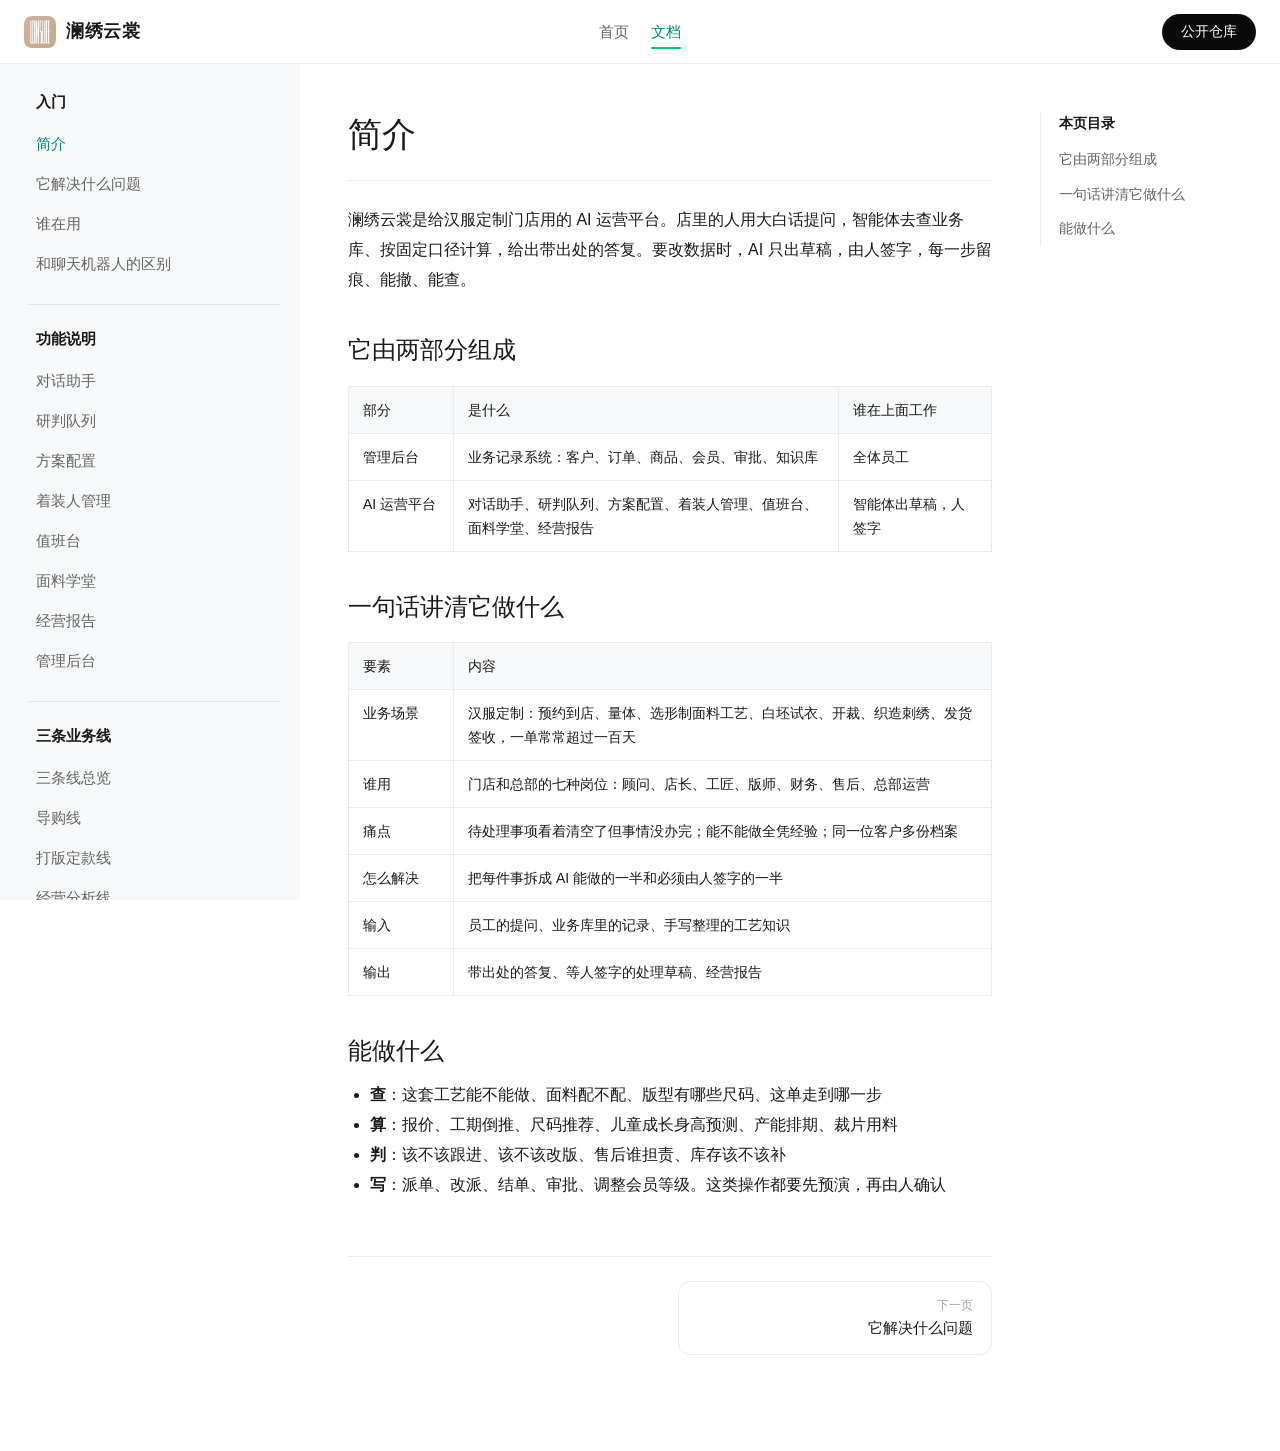
==== commit 8dd63068: "首页加预估成效一节，文档加「项目方法」七页 用户要对外讲清投入产出和做项目的方法。产品没在真实门店跑过， 所以成效写成「假设 → 推算」的预估，假设全部摆在页面上，底部声明同步改掉。 文档七页讲统筹分" ====
--- a/docs.html
+++ b/docs.html
@@ -63,6 +63,14 @@
 <div class="grp">验证与现状</div>
 <a href="#verify" data-id="verify">怎么保证它是对的</a>
 <a href="#status" data-id="status">数据与现状说明</a>
+<div class="grp">项目方法</div>
+<a href="#lead" data-id="lead">项目统筹与分工</a>
+<a href="#select" data-id="select">场景怎么选</a>
+<a href="#mvp" data-id="mvp">最小可用版本与成败标准</a>
+<a href="#roi" data-id="roi">人力、转化与投入产出怎么算</a>
+<a href="#vendor" data-id="vendor">选型、成本比较与交付管理</a>
+<a href="#aitech" data-id="aitech">知识检索、内容生成与数据分析</a>
+<a href="#risk" data-id="risk">幻觉、合规、权限与数据安全</a>
 <div class="grp">常见问题</div>
 <a href="#faq" data-id="faq">常见问题</a>
 </aside>
@@ -351,7 +359,7 @@
 <h1>智能体的工作循环</h1>
 <h2>循环是什么</h2>
 <p>模型一次只能做一件事：读一段话，写一段话。要让它完成「查三样东西再算个价」这样的事，就需要一个循环：</p>
-<figure class="diagram"><svg viewBox="0 0 330 710" width="440" role="img" aria-label="智能体的工作循环：提问、想、调用工具、拿结果、判断够不够，不够就再查" font-family="'PingFang SC',-apple-system,'Microsoft YaHei',sans-serif"><defs><marker id="a" viewBox="0 0 10 10" refX="9" refY="5" markerWidth="7" markerHeight="7" orient="auto-start-reverse"><path d="M0,0 L10,5 L0,10 z" fill="#8a9099"/></marker><marker id="r" viewBox="0 0 10 10" refX="9" refY="5" markerWidth="7" markerHeight="7" orient="auto-start-reverse"><path d="M0,0 L10,5 L0,10 z" fill="#e5484d"/></marker></defs><rect x="6" y="88" width="318" height="372" rx="14" fill="#fbfcfc" stroke="#00c29a" stroke-width="1.5" stroke-dasharray="6 5"/><text x="312" y="106" text-anchor="end" dominant-baseline="central" font-size="12.5" fill="#009273">承载框架（Harness）管这一圈</text><rect x="60" y="16" width="140" height="44" rx="22.0" fill="#f7f8f9" stroke="#e0e3e7" stroke-width="1.5"/><text x="130.0" y="38.0" text-anchor="middle" dominant-baseline="central" font-size="14" font-weight="400" fill="#1a1a1a">用户提问</text><rect x="18" y="126" width="224" height="50" rx="10" fill="#ffffff" stroke="#d5d9de" stroke-width="1.5"/><text x="130.0" y="151.0" text-anchor="middle" dominant-baseline="central" font-size="14" font-weight="400" fill="#1a1a1a">① 模型想：还要查什么？</text><rect x="18" y="212" width="224" height="50" rx="10" fill="#ffffff" stroke="#d5d9de" stroke-width="1.5"/><text x="130.0" y="237.0" text-anchor="middle" dominant-baseline="central" font-size="14" font-weight="400" fill="#1a1a1a">② 调用一个工具</text><rect x="18" y="298" width="224" height="50" rx="10" fill="#ffffff" stroke="#d5d9de" stroke-width="1.5"/><text x="130.0" y="323.0" text-anchor="middle" dominant-baseline="central" font-size="14" font-weight="400" fill="#1a1a1a">③ 拿到结果</text><polygon points="130,366.0 232.0,404 130,442.0 28.0,404" fill="#fff8e1" stroke="#d9a400" stroke-width="1.5"/><text x="130" y="404.0" text-anchor="middle" dominant-baseline="central" font-size="13.5" font-weight="400" fill="#7a5200">够回答了吗？</text><rect x="60" y="488" width="140" height="44" rx="22.0" fill="#eaf7ef" stroke="#2f9e5b" stroke-width="1.5"/><text x="130.0" y="510.0" text-anchor="middle" dominant-baseline="central" font-size="14" font-weight="400" fill="#1d6b3c">给出答复</text><path d="M130,60 L130,126" fill="none" stroke="#8a9099" stroke-width="1.5" marker-end="url(#a)"/><path d="M130,176 L130,212" fill="none" stroke="#8a9099" stroke-width="1.5" marker-end="url(#a)"/><path d="M130,262 L130,298" fill="none" stroke="#8a9099" stroke-width="1.5" marker-end="url(#a)"/><path d="M130,348 L130,366" fill="none" stroke="#8a9099" stroke-width="1.5" marker-end="url(#a)"/><path d="M130,442 L130,488" fill="none" stroke="#8a9099" stroke-width="1.5" marker-end="url(#a)"/><text x="140" y="470" text-anchor="start" dominant-baseline="central" font-size="13" fill="#646464">够了</text><path d="M232,404 L274,404 L274,151 L242,151" fill="none" stroke="#8a9099" stroke-width="1.5" marker-end="url(#a)"/><text x="281" y="268" text-anchor="start" dominant-baseline="central" font-size="13" fill="#646464">不够</text><text x="281" y="286" text-anchor="start" dominant-baseline="central" font-size="13" fill="#646464">再查</text><text x="8" y="566" text-anchor="start" dominant-baseline="central" font-size="13" fill="#1a1a1a">这一圈里我们加了：</text><circle cx="12" cy="594" r="2.5" fill="#00c29a"/><text x="24" y="594" text-anchor="start" dominant-baseline="central" font-size="13" fill="#646464">按岗位发放的工具名单</text><circle cx="12" cy="619" r="2.5" fill="#00c29a"/><text x="24" y="619" text-anchor="start" dominant-baseline="central" font-size="13" fill="#646464">13 个技能（固定动作）</text><circle cx="12" cy="644" r="2.5" fill="#00c29a"/><text x="24" y="644" text-anchor="start" dominant-baseline="central" font-size="13" fill="#646464">6 个守卫（关不掉）</text><circle cx="12" cy="669" r="2.5" fill="#00c29a"/><text x="24" y="669" text-anchor="start" dominant-baseline="central" font-size="13" fill="#646464">预算上限</text><circle cx="12" cy="694" r="2.5" fill="#00c29a"/><text x="24" y="694" text-anchor="start" dominant-baseline="central" font-size="13" fill="#646464">每一轮的记录</text></svg></figure>
+<figure class="diagram fit"><svg viewBox="0 0 330 710" width="440" role="img" aria-label="智能体的工作循环：提问、想、调用工具、拿结果、判断够不够，不够就再查" font-family="'PingFang SC',-apple-system,'Microsoft YaHei',sans-serif"><defs><marker id="a" viewBox="0 0 10 10" refX="9" refY="5" markerWidth="7" markerHeight="7" orient="auto-start-reverse"><path d="M0,0 L10,5 L0,10 z" fill="#8a9099"/></marker><marker id="r" viewBox="0 0 10 10" refX="9" refY="5" markerWidth="7" markerHeight="7" orient="auto-start-reverse"><path d="M0,0 L10,5 L0,10 z" fill="#e5484d"/></marker></defs><rect x="6" y="88" width="318" height="372" rx="14" fill="#fbfcfc" stroke="#00c29a" stroke-width="1.5" stroke-dasharray="6 5"/><text x="312" y="106" text-anchor="end" dominant-baseline="central" font-size="12.5" fill="#009273">承载框架（Harness）管这一圈</text><rect x="60" y="16" width="140" height="44" rx="22.0" fill="#f7f8f9" stroke="#e0e3e7" stroke-width="1.5"/><text x="130.0" y="38.0" text-anchor="middle" dominant-baseline="central" font-size="14" font-weight="400" fill="#1a1a1a">用户提问</text><rect x="18" y="126" width="224" height="50" rx="10" fill="#ffffff" stroke="#d5d9de" stroke-width="1.5"/><text x="130.0" y="151.0" text-anchor="middle" dominant-baseline="central" font-size="14" font-weight="400" fill="#1a1a1a">① 模型想：还要查什么？</text><rect x="18" y="212" width="224" height="50" rx="10" fill="#ffffff" stroke="#d5d9de" stroke-width="1.5"/><text x="130.0" y="237.0" text-anchor="middle" dominant-baseline="central" font-size="14" font-weight="400" fill="#1a1a1a">② 调用一个工具</text><rect x="18" y="298" width="224" height="50" rx="10" fill="#ffffff" stroke="#d5d9de" stroke-width="1.5"/><text x="130.0" y="323.0" text-anchor="middle" dominant-baseline="central" font-size="14" font-weight="400" fill="#1a1a1a">③ 拿到结果</text><polygon points="130,366.0 232.0,404 130,442.0 28.0,404" fill="#fff8e1" stroke="#d9a400" stroke-width="1.5"/><text x="130" y="404.0" text-anchor="middle" dominant-baseline="central" font-size="13.5" font-weight="400" fill="#7a5200">够回答了吗？</text><rect x="60" y="488" width="140" height="44" rx="22.0" fill="#eaf7ef" stroke="#2f9e5b" stroke-width="1.5"/><text x="130.0" y="510.0" text-anchor="middle" dominant-baseline="central" font-size="14" font-weight="400" fill="#1d6b3c">给出答复</text><path d="M130,60 L130,126" fill="none" stroke="#8a9099" stroke-width="1.5" marker-end="url(#a)"/><path d="M130,176 L130,212" fill="none" stroke="#8a9099" stroke-width="1.5" marker-end="url(#a)"/><path d="M130,262 L130,298" fill="none" stroke="#8a9099" stroke-width="1.5" marker-end="url(#a)"/><path d="M130,348 L130,366" fill="none" stroke="#8a9099" stroke-width="1.5" marker-end="url(#a)"/><path d="M130,442 L130,488" fill="none" stroke="#8a9099" stroke-width="1.5" marker-end="url(#a)"/><text x="140" y="470" text-anchor="start" dominant-baseline="central" font-size="13" fill="#646464">够了</text><path d="M232,404 L274,404 L274,151 L242,151" fill="none" stroke="#8a9099" stroke-width="1.5" marker-end="url(#a)"/><text x="281" y="268" text-anchor="start" dominant-baseline="central" font-size="13" fill="#646464">不够</text><text x="281" y="286" text-anchor="start" dominant-baseline="central" font-size="13" fill="#646464">再查</text><text x="8" y="566" text-anchor="start" dominant-baseline="central" font-size="13" fill="#1a1a1a">这一圈里我们加了：</text><circle cx="12" cy="594" r="2.5" fill="#00c29a"/><text x="24" y="594" text-anchor="start" dominant-baseline="central" font-size="13" fill="#646464">按岗位发放的工具名单</text><circle cx="12" cy="619" r="2.5" fill="#00c29a"/><text x="24" y="619" text-anchor="start" dominant-baseline="central" font-size="13" fill="#646464">13 个技能（固定动作）</text><circle cx="12" cy="644" r="2.5" fill="#00c29a"/><text x="24" y="644" text-anchor="start" dominant-baseline="central" font-size="13" fill="#646464">6 个守卫（关不掉）</text><circle cx="12" cy="669" r="2.5" fill="#00c29a"/><text x="24" y="669" text-anchor="start" dominant-baseline="central" font-size="13" fill="#646464">预算上限</text><circle cx="12" cy="694" r="2.5" fill="#00c29a"/><text x="24" y="694" text-anchor="start" dominant-baseline="central" font-size="13" fill="#646464">每一轮的记录</text></svg></figure>
 <p>这个循环（英文叫 Agent Loop）就是智能体和聊天机器人的根本区别。聊天机器人没有中间那一圈。</p>
 <h2>循环外面那一圈叫承载框架</h2>
 <p>光有循环不够。还要决定：能用哪些工具、什么不许做、花多少钱就停、记住什么、答完要不要检查。这一圈业内叫 Harness（承载框架）。</p>
@@ -487,9 +495,109 @@
 <div class="crumb">验证与现状</div>
 <h1>数据与现状说明</h1>
 <p class="intro">请在引用本文任何内容之前先读这一页。</p>
-<table><tr><th>事项</th><th>实际情况</th></tr><tr><td>品牌</td><td>「澜绣云裳」是虚构品牌</td></tr><tr><td>数据</td><td>全部是模拟数据：约 8000 位客户、2.6 万笔订单、3 家门店</td></tr><tr><td>上线状态</td><td>按真实落地的标准建设，尚未上线</td></tr><tr><td>经营成果</td><td>没有真实门店数据，不提供成交、效率提升类数字</td></tr><tr><td>运行花费</td><td>上线后智能体按调用量付费，花费随使用量变化</td></tr><tr><td>界面截图</td><td>截图中的姓名、电话均为模拟数据</td></tr></table>
-
-<div class="pager"><a href="#verify"><small>上一页</small>怎么保证它是对的</a><a class="next" href="#faq"><small>下一页</small>常见问题</a></div>
+<table><tr><th>事项</th><th>实际情况</th></tr><tr><td>品牌</td><td>「澜绣云裳」是虚构品牌</td></tr><tr><td>数据</td><td>全部是模拟数据：约 8000 位客户、2.6 万笔订单、3 家门店</td></tr><tr><td>上线状态</td><td>按真实落地的标准建设，尚未上线</td></tr><tr><td>经营成果</td><td>没有真实门店数据，没有实测的成交或效率数字。网页首页「预估成效」一节是按所列假设推算的预估，不是实测</td></tr><tr><td>运行花费</td><td>上线后智能体按调用量付费，花费随使用量变化</td></tr><tr><td>界面截图</td><td>截图中的姓名、电话均为模拟数据</td></tr></table>
+
+<div class="pager"><a href="#verify"><small>上一页</small>怎么保证它是对的</a><a class="next" href="#lead"><small>下一页</small>项目统筹与分工</a></div>
+</article>
+<article class="doc" id="lead">
+<div class="crumb">项目方法</div>
+<h1>项目统筹与分工</h1>
+<p class="intro">澜绣云裳由一位产品负责人统筹，开发由 AI 编程助手完成。产品负责人不写代码，负责决定做什么、按什么口径做、做到什么程度算完成。</p>
+<h2>产品负责人具体负责什么</h2>
+<table><tr><th>负责的事</th><th>具体做法</th><th>留下的东西</th></tr><tr><td>定场景和优先级</td><td>从门店的一件定制单走完全程出发，圈出导购、打版定款、经营分析三条业务线</td><td>业务全景、产品需求文档</td></tr><tr><td>定业务口径</td><td>逐条确认规则里的门槛和算法，例如哪些款式必须先做白坯试衣</td><td>127 条业务规则、59 个口径模块</td></tr><tr><td>做选型决定</td><td>每个有多种做法的地方，先看备选和代价再选</td><td>拍板台账，已累计七十多条</td></tr><tr><td>定安全边界</td><td>哪些事 AI 可以直接做，哪些必须人签字</td><td>四层闸、必须人签字的清单</td></tr><tr><td>验收</td><td>规定每项能力怎么验、谁来验</td><td>438 项自动检查、评测题集</td></tr></table>
+<h2>协作方式</h2>
+<ul><li>多个 AI 开发会话并行工作，各管一条线。同一件事只由一条线来问产品负责人，避免重复提问。</li><li>需要决定的事攒成一张卡一次问完，每张卡最多四题，每题给出备选、推荐和代价。</li><li>每次改动都提交并写明原因，提交记录就是项目日志的原料。</li></ul>
+
+<div class="pager"><a href="#status"><small>上一页</small>数据与现状说明</a><a class="next" href="#select"><small>下一页</small>场景怎么选</a></div>
+</article>
+<article class="doc" id="select">
+<div class="crumb">项目方法</div>
+<h1>场景怎么选</h1>
+<p class="intro">业务提出的需求不会直接进入开发。每个场景先回答一个问题：这件事该由谁来判断，是程序、模型还是人。答案决定它做成什么形状。</p>
+<h2>四个筛选条件</h2>
+<table><tr><th>条件</th><th>看什么</th><th>影响</th></tr><tr><td>步骤能不能列全</td><td>处理步骤能否事先写清楚</td><td>能列全的写成规则或固定流程，不交给模型临场发挥</td></tr><tr><td>错了的代价</td><td>出错会不会造成钱或交期上的损失</td><td>代价高的必须留人签字</td></tr><tr><td>数据在不在</td><td>需要的数据业务库里有没有、可不可信</td><td>数据不在的先补数据，不让模型猜</td></tr><tr><td>发生得多不多</td><td>一天几次还是一年几次</td><td>低频又能人工处理的往后排</td></tr></table>
+<h2>筛选后的结果</h2>
+<table><tr><th>场景</th><th>判断归谁</th><th>做成什么</th></tr><tr><td>这单赶不赶得上婚期</td><td>程序</td><td>工期推算，全程不调用模型，结果给区间</td></tr><tr><td>面料和工艺配不配</td><td>程序</td><td>规则推导出结论后存库，智能体只读取</td></tr><tr><td>店员用大白话查数</td><td>模型</td><td>智能体自己规划查哪些数据，答复带出处</td></tr><tr><td>退款异常怎么处理</td><td>模型出草稿，人决定</td><td>研判队列：AI 给根因、建议和证据，人采纳或改判</td></tr><tr><td>改客户、订单、退款数据</td><td>人</td><td>AI 只出草稿，签字后才写入</td></tr></table>
+<p>明确不做的事单独列了一页，见「安全与边界」。</p>
+
+<div class="pager"><a href="#lead"><small>上一页</small>项目统筹与分工</a><a class="next" href="#mvp"><small>下一页</small>最小可用版本与成败标准</a></div>
+</article>
+<article class="doc" id="mvp">
+<div class="crumb">项目方法</div>
+<h1>最小可用版本与成败标准</h1>
+<p class="intro">第一个完整跑通的切片是工单研判：一条退款或售后异常进来，系统给出根因、处理建议和证据。选它是因为范围小、结论对错能核对、每一条都有明确的人工处理方式可以对照。</p>
+<h2>怎么设计</h2>
+<p>同一件事用三种做法各做一遍，用同一批工单并排比较，而不是先认定某一种最好。三种做法分别是直接调用模型、固定流程、智能体，详见「迭代之路」。</p>
+<h2>成功和失败的标准</h2>
+<table><tr><th>标准</th><th>怎么量</th><th>不达标时怎么办</th></tr><tr><td>结论对</td><td>每条工单有标准结论，逐条核对</td><td>回到规则和工具，不靠改提示词凑</td></tr><tr><td>多跑几次结果一致</td><td>同一批工单连跑四轮，四轮都要对</td><td>结果时对时错的做法不上线</td></tr><tr><td>成本和耗时可接受</td><td>记录每条的费用和秒数</td><td>步骤能列全的事改用固定流程</td></tr><tr><td>人复核后改得少</td><td>试点时记录草稿被改判的比例</td><td>改判多说明草稿没有省事，这个场景退回人工</td></tr></table>
+<h2>这套标准起过作用</h2>
+<p>通用的智能体第一次对比时，四轮分别对了 3、5、6、6 条（每轮 6 条），没有达到「四轮都对」。于是没有直接上线，改成只带 7 个只读工具的专用角色，复测两轮都是 6 条全对，才接进研判队列。</p>
+<div class="note warn">限定：这次对比只有 6 条工单，样本很小，只代表工单研判这一件事。改判比例要到门店试点才有数。</div>
+
+<div class="pager"><a href="#select"><small>上一页</small>场景怎么选</a><a class="next" href="#roi"><small>下一页</small>人力、转化与投入产出怎么算</a></div>
+</article>
+<article class="doc" id="roi">
+<div class="crumb">项目方法</div>
+<h1>人力、转化与投入产出怎么算</h1>
+<p class="intro">产品还没有在真实门店运行，所以这里给的是算法和预估，没有实测结果。</p>
+<h2>节省的人力</h2>
+<p>算法是：每件事省下的时间 × 每月发生的次数，再按环节相加。</p>
+<table><tr><th>环节</th><th>每件省下（假设）</th><th>每月的量（假设）</th><th>每月省下</th></tr><tr><td>研判队列</td><td>人从头查 15 分钟，看草稿复核 5 分钟，省 10 分钟</td><td>150 件</td><td>25 小时</td></tr><tr><td>对话助手查数</td><td>翻后台 4 分钟，问一句 1 分钟，省 3 分钟</td><td>780 次</td><td>39 小时</td></tr><tr><td>经营报告</td><td>日报省 10 分钟，周报省 1.5 小时，月报省 3 小时</td><td>日报 26 份、周报 4 份、月报 1 份</td><td>约 13 小时</td></tr></table>
+<p>合计约 77 小时，按每小时 50 元的综合用人成本，约 3,900 元。</p>
+<h2>投入</h2>
+<p>模型调用费用按每次研判约 0.5 元、每次对话约 0.5 元、每份报告约 2 元估算，上面的用量合计约 500 元一个月。省下的人工约是模型费用的 7 到 8 倍。系统搭建、部署、维护和员工学习的投入没有计入。</p>
+<h2>转化提升</h2>
+<p>转化目前没有数字。算法已经定好：</p>
+<ul><li>用预约漏斗看「预约、到店、量体、成交」每一段的转化，比较使用前后同一时期，或者试点门店和对照门店。</li><li>活动的投入产出按「实际收到的钱 ÷ 已经花出去的成本」计算。活动期内和期外的订单分开报，避免把不该算的订单算进去。</li></ul>
+<h2>把预估变成实测需要什么</h2>
+<ul><li>试点时按事项类型各记 20 件「人从头查」和「看草稿复核」的耗时。</li><li>同时记录草稿被改判的比例。</li><li>少出一次错能挽回多少，取决于出错的频率，也要在试点中记录。</li></ul>
+<div class="note warn">说明：以上假设以一家 5 人左右、每月营业 26 天的门店为例，全部是预估，换成真实门店的数字后结果会变。</div>
+
+<div class="pager"><a href="#mvp"><small>上一页</small>最小可用版本与成败标准</a><a class="next" href="#vendor"><small>下一页</small>选型、成本比较与交付管理</a></div>
+</article>
+<article class="doc" id="vendor">
+<div class="crumb">项目方法</div>
+<h1>选型、成本比较与交付管理</h1>
+<p class="intro">本项目没有对外采购合同。需要选型的地方有三类：用哪家模型、用哪种做法、自己做还是用现成的。</p>
+<h2>模型</h2>
+<p>系统接了两家模型供应商，可以切换。成本一律按各家的实际价目重新计算，因为开发框架自带的费用数字在换供应商后会算错，实测相差 24 倍。评测必须用产品实际在用的那个模型来跑。</p>
+<h2>同一件事的成本比较</h2>
+<table><tr><th>做法</th><th>每条工单的费用</th><th>每条耗时</th><th>适合什么</th></tr><tr><td>直接调用模型</td><td>约 0.015 到 0.019 美元</td><td>约 12 秒</td><td>能答开放问题</td></tr><tr><td>固定流程</td><td>约 0.0012 美元</td><td>约 3 秒</td><td>步骤能列全的事</td></tr><tr><td>智能体</td><td>约 0.045 到 0.086 美元</td><td>约 28 秒</td><td>步骤列不全的事</td></tr><tr><td>智能体的研判专用角色</td><td>约 0.021 到 0.024 美元</td><td>—</td><td>线上研判在用</td></tr></table>
+<h2>自己做还是用现成的</h2>
+<ul><li>研判任务怎么排队执行，比较过三个方案：在平台里自建、接入已有的执行器（估 7 到 9 个人日）、只在页面上做提示（估 1 个人日，但刷新后进度会丢）。最后选了自建。</li><li>三个第三方技能没有直接启用，先做了审查，再改造成自有技能后才挂上。</li></ul>
+<h2>交付管理</h2>
+<ul><li>每次发布前，438 项自动检查必须全部通过。</li><li>每个版本有发布记录和交付说明。</li><li>工期估算会用实际结果校准。例如工作流一期原估 8 到 10 个人日，实际约一个晚上，之后的估算按这个比例调整。</li></ul>
+
+<div class="pager"><a href="#roi"><small>上一页</small>人力、转化与投入产出怎么算</a><a class="next" href="#aitech"><small>下一页</small>知识检索、内容生成与数据分析</a></div>
+</article>
+<article class="doc" id="aitech">
+<div class="crumb">项目方法</div>
+<h1>知识检索、内容生成与数据分析</h1>
+<p class="intro">这三类 AI 能力在项目里都用到了，用法各有取舍。</p>
+<h2>知识检索</h2>
+<p>面料、工艺、工期这类知识没有做成「把文档切碎、按相似度检索」的方式，原因是定制业务的答案必须精确，一个工艺能不能做、要几天，不能靠相近的段落来推测。</p>
+<p>实际做法是：人把规则写下来，程序推导出结论并存进数据库，再包成只读工具给智能体查询。智能体拿到的是确定的结论，而不是一段需要自己理解的原文。详见「一张图看全」里的知识单向链。</p>
+<h2>内容生成</h2>
+<table><tr><th>生成什么</th><th>怎么约束</th></tr><tr><td>研判草稿</td><td>必须带根因、建议和证据，人复核后才生效</td></tr><tr><td>经营日报、周报、月报</td><td>数字全部来自口径模块，人确认后存档</td></tr><tr><td>报价单等固定格式的文稿</td><td>做成技能，规定必须先查哪几样、按哪几段输出</td></tr><tr><td>商品效果图</td><td>由外部生图工具生成，页面上声明是 AI 生成，图片文件里带有标记</td></tr></table>
+<h2>数据分析</h2>
+<ul><li>59 个口径模块规定了每个指标怎么算，同一个指标在对话、报告、后台里得出同一个数。</li><li>经营分析线提供预约漏斗、多渠道对比、活动投入产出、指标异动诊断。</li><li>分析结果会说明归因是否可靠。例如活动和渠道完全重合时会给出警告，提示这个投入产出无法区分是活动带来的还是渠道带来的。</li></ul>
+
+<div class="pager"><a href="#vendor"><small>上一页</small>选型、成本比较与交付管理</a><a class="next" href="#risk"><small>下一页</small>幻觉、合规、权限与数据安全</a></div>
+</article>
+<article class="doc" id="risk">
+<div class="crumb">项目方法</div>
+<h1>幻觉、合规、权限与数据安全</h1>
+<p class="intro">这四类风险各有对应的机制，不依赖模型自觉。</p>
+<h2>幻觉</h2>
+<table><tr><th>机制</th><th>作用</th></tr><tr><td>数字必须来自工具查询</td><td>规则要求答复里的数字有出处，查不到就说明查不到</td></tr><tr><td>口径只写一处</td><td>指标由口径模块计算，模型只负责取数</td></tr><tr><td>29 项交付前体检</td><td>答复发出前自动检查，站不住的打回重答</td></tr><tr><td>研判专用角色只有只读工具</td><td>研判时无法改动任何数据</td></tr></table>
+<h2>内容合规</h2>
+<ul><li>AI 生成的图片在页面上有文字声明，图片文件里也写入了 AI 生成标记。</li><li>页面写明品牌是虚构的、数据是模拟的、产品尚未上线。</li><li>预估类数字都标明是预估，并列出所依据的假设。</li></ul>
+<h2>权限</h2>
+<ul><li>7 种岗位各有自己的工具名单，没有发放的工具模型调用不到。</li><li>110 个工具里只有 33 个能写入。写入要过四步：是不是登记过的可写操作、预演时业务是否允许、有没有踩中行为闸、通过后写入并记操作日志。</li><li>涉及钱和客户档案的改动必须人签字，清单见「哪些事必须人签字」。</li></ul>
+<h2>数据安全</h2>
+<ul><li>登录口令只保存加密后的结果。连续输错 5 次，账号锁定 15 分钟。</li><li>每次写入都记录是谁、什么时候、改了什么、为什么允许。</li><li>客户信息的处理方式见「客户信息保护」。</li></ul>
+
+<div class="pager"><a href="#aitech"><small>上一页</small>知识检索、内容生成与数据分析</a><a class="next" href="#faq"><small>下一页</small>常见问题</a></div>
 </article>
 <article class="doc" id="faq">
 <div class="crumb">常见问题</div>
@@ -507,7 +615,7 @@
 <p><b>代码在哪里可以看到？</b></p>
 <p>仓库是公开的：<a href="https://github.com/843773296-rgb/lanxiu-yunshang-agent" rel="noopener" style="color:var(--brand-deep)">https://github.com/843773296-rgb/lanxiu-yunshang-agent</a></p>
 
-<div class="pager"><a href="#status"><small>上一页</small>数据与现状说明</a><a class="hide"></a></div>
+<div class="pager"><a href="#risk"><small>上一页</small>幻觉、合规、权限与数据安全</a><a class="hide"></a></div>
 </article>
 </main>
 <aside class="toc" id="toc"></aside>
--- a/style.css
+++ b/style.css
@@ -38,7 +38,14 @@
 .nav a:hover { color: var(--text); }
 .nav a.on { color: var(--brand-deep); }
 .nav a.on::after { content: ""; position: absolute; left: 0; right: 0; bottom: 14px; height: 2px; border-radius: 2px; background: var(--brand); }
+.nav { gap: 22px; }
+.nav-sep { width: 1px; height: 16px; background: var(--border); }
+.nav a.ext { color: var(--text); font-weight: 500; }
+.nav a.ext span { margin-left: 3px; font-size: 12px; color: var(--text-3, #a3a3a3); }
+.nav a.ext:hover { color: var(--brand-deep); }
 .head .wrap > .btn { margin-left: auto; }
+/* 顶栏加了四个演示入口后变长：窗口不够宽时先收起页内跳转的四项，免得压到标志和按钮 */
+@media (max-width: 1040px) { .nav { gap: 18px; } .nav a[href^="#"] { display: none; } }
 .btn { display: inline-flex; align-items: center; justify-content: center; gap: 8px; height: 48px; padding: 0 28px; border-radius: 999px; font: inherit; font-size: 15px; font-weight: 500; border: 1px solid transparent; cursor: pointer; transition: transform .2s, background .2s, border-color .2s; }
 .btn:hover { transform: translateY(-1px); }
 .btn-dark { background: var(--dark); color: #fff; }
@@ -227,7 +234,7 @@
   .doc h2 { font-size: 21px; }
   .doc table { display: block; overflow-x: auto; }
   .diagram { padding: 14px; text-align: left; }
-  .diagram::after { content: "图比屏幕宽时，可以左右滑动"; display: block; position: sticky; left: 0; margin-top: 8px; font-size: 12px; color: var(--text-3); }
+  .diagram:not(.fit)::after { content: "图比屏幕宽时，可以左右滑动"; display: block; position: sticky; left: 0; margin-top: 8px; font-size: 12px; color: var(--text-3); }
   .menu-btn { display: inline-flex; }
   .pager { flex-direction: column; }
 }
@@ -235,6 +242,33 @@
   .grid4 { grid-template-columns: 1fr; }
   .feat dl { grid-template-columns: 56px 1fr; }
 }
+/* 预估成效 */
+.roi-stats { display: grid; grid-template-columns: repeat(4, 1fr); gap: 16px; margin-top: 32px; }
+.roi-stats > * { min-width: 0; }
+.stat { padding: 24px; border-radius: var(--r-card); background: var(--sunken); }
+.stat.key { background: var(--brand-50); }
+.stat .v { font-size: 34px; font-weight: 500; line-height: 1.2; white-space: nowrap; }
+.stat .v small { font-size: 15px; font-weight: 400; color: var(--text-2); }
+.stat.key .v { color: var(--brand-deep); }
+.stat .k { margin-top: 8px; font-size: 15px; }
+.stat .q { margin-top: 4px; font-size: 13px; color: var(--text-3); line-height: 20px; }
+.roi-scroll { margin-top: 16px; overflow-x: auto; border-radius: var(--r-card); border: 1px solid var(--border); }
+.roi-table { min-width: 860px; }
+.roi-table .row { display: grid; grid-template-columns: 1.3fr 1.5fr 1.5fr 1.2fr .8fr; }
+.roi-table .row > div { padding: 16px 20px; font-size: 14px; line-height: 22px; color: var(--text-2); border-top: 1px solid var(--border); }
+.roi-table .row.hd > div { border-top: 0; font-size: 13px; color: var(--text-3); background: var(--sunken); }
+.roi-table .row b { display: block; font-size: 15px; font-weight: 500; color: var(--text); }
+.roi-table .row span { font-size: 13px; color: var(--text-3); }
+.roi-table .row > div:last-child b { color: var(--brand-deep); }
+.roi-notes { display: grid; grid-template-columns: repeat(2, 1fr); gap: 16px; margin-top: 16px; }
+.roi-notes > div { min-width: 0; padding: 24px; border-radius: var(--r-card); background: var(--sunken); }
+.roi-notes h3 { margin: 0; font-size: 17px; font-weight: 500; }
+.roi-notes p, .roi-notes li { font-size: 14px; line-height: 24px; color: var(--text-2); }
+.roi-notes p { margin: 8px 0 0; }
+.roi-notes ul { margin: 8px 0 0; padding-left: 18px; }
+@media (max-width: 960px) { .roi-stats { grid-template-columns: repeat(2, 1fr); } .roi-notes { grid-template-columns: minmax(0, 1fr); } }
+@media (max-width: 520px) { .roi-stats { grid-template-columns: minmax(0, 1fr); } }
+
 @media (prefers-reduced-motion: reduce) {
   html { scroll-behavior: auto; }
   .btn, .mini, a.card, a.fact { transition: none; }
